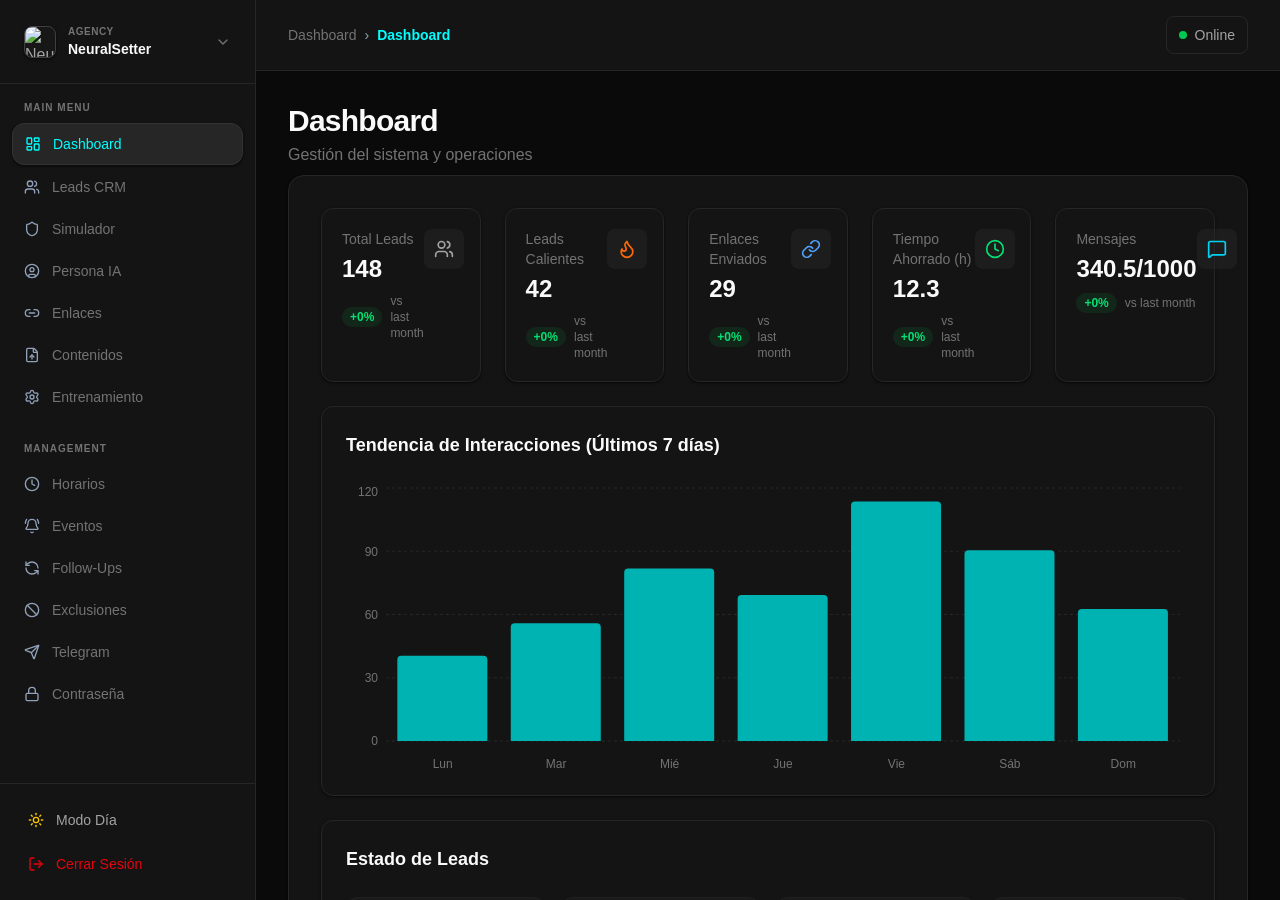
==== docs/dashboard-app/index.html @ fb1786b0 "feat: embed exact compiled production React 19 NeuralSetter dashboard with mock engine" ====
<!doctype html>
<html lang="en">
  <head>
    <meta charset="UTF-8" />
    <link rel="icon" type="image/jpeg" href="./logo_alone.jpeg" />
    <meta name="viewport" content="width=device-width, initial-scale=1.0" />
    <title>NeuralSetter</title>
    <script type="module" crossorigin src="./assets/index-CBtzNBXj.js"></script>
    <link rel="stylesheet" crossorigin href="./assets/index-CGcuXOD-.css">
  </head>
  <body>
    <div id="root"></div>
  </body>
</html>
---- docs/dashboard-app/assets/index-CGcuXOD-.css ----
@layer properties{@supports ((-webkit-hyphens:none) and (not (margin-trim:inline))) or ((-moz-orient:inline) and (not (color:rgb(from red r g b)))){*,:before,:after,::backdrop{--tw-translate-x:0;--tw-translate-y:0;--tw-translate-z:0;--tw-rotate-x:initial;--tw-rotate-y:initial;--tw-rotate-z:initial;--tw-skew-x:initial;--tw-skew-y:initial;--tw-space-y-reverse:0;--tw-space-x-reverse:0;--tw-divide-y-reverse:0;--tw-border-style:solid;--tw-gradient-position:initial;--tw-gradient-from:#0000;--tw-gradient-via:#0000;--tw-gradient-to:#0000;--tw-gradient-stops:initial;--tw-gradient-via-stops:initial;--tw-gradient-from-position:0%;--tw-gradient-via-position:50%;--tw-gradient-to-position:100%;--tw-leading:initial;--tw-font-weight:initial;--tw-tracking:initial;--tw-shadow:0 0 #0000;--tw-shadow-color:initial;--tw-shadow-alpha:100%;--tw-inset-shadow:0 0 #0000;--tw-inset-shadow-color:initial;--tw-inset-shadow-alpha:100%;--tw-ring-color:initial;--tw-ring-shadow:0 0 #0000;--tw-inset-ring-color:initial;--tw-inset-ring-shadow:0 0 #0000;--tw-ring-inset:initial;--tw-ring-offset-width:0px;--tw-ring-offset-color:#fff;--tw-ring-offset-shadow:0 0 #0000;--tw-blur:initial;--tw-brightness:initial;--tw-contrast:initial;--tw-grayscale:initial;--tw-hue-rotate:initial;--tw-invert:initial;--tw-opacity:initial;--tw-saturate:initial;--tw-sepia:initial;--tw-drop-shadow:initial;--tw-drop-shadow-color:initial;--tw-drop-shadow-alpha:100%;--tw-drop-shadow-size:initial;--tw-backdrop-blur:initial;--tw-backdrop-brightness:initial;--tw-backdrop-contrast:initial;--tw-backdrop-grayscale:initial;--tw-backdrop-hue-rotate:initial;--tw-backdrop-invert:initial;--tw-backdrop-opacity:initial;--tw-backdrop-saturate:initial;--tw-backdrop-sepia:initial;--tw-duration:initial;--tw-ease:initial;--tw-scale-x:1;--tw-scale-y:1;--tw-scale-z:1}}}@layer theme{:root,:host{--font-sans:ui-sans-serif, system-ui, sans-serif, "Apple Color Emoji", "Segoe UI Emoji", "Segoe UI Symbol", "Noto Color Emoji";--font-mono:ui-monospace, SFMono-Regular, Menlo, Monaco, Consolas, "Liberation Mono", "Courier New", monospace;--color-red-50:oklch(97.1% .013 17.38);--color-red-100:oklch(93.6% .032 17.717);--color-red-200:oklch(88.5% .062 18.334);--color-red-400:oklch(70.4% .191 22.216);--color-red-500:oklch(63.7% .237 25.331);--color-red-600:oklch(57.7% .245 27.325);--color-red-700:oklch(50.5% .213 27.518);--color-red-900:oklch(39.6% .141 25.723);--color-orange-400:oklch(75% .183 55.934);--color-orange-500:oklch(70.5% .213 47.604);--color-amber-50:oklch(98.7% .022 95.277);--color-amber-100:oklch(96.2% .059 95.617);--color-amber-200:oklch(92.4% .12 95.746);--color-amber-300:oklch(87.9% .169 91.605);--color-amber-400:oklch(82.8% .189 84.429);--color-amber-500:oklch(76.9% .188 70.08);--color-amber-600:oklch(66.6% .179 58.318);--color-amber-700:oklch(55.5% .163 48.998);--color-amber-800:oklch(47.3% .137 46.201);--color-amber-900:oklch(41.4% .112 45.904);--color-yellow-400:oklch(85.2% .199 91.936);--color-green-50:oklch(98.2% .018 155.826);--color-green-100:oklch(96.2% .044 156.743);--color-green-200:oklch(92.5% .084 155.995);--color-green-400:oklch(79.2% .209 151.711);--color-green-500:oklch(72.3% .219 149.579);--color-green-600:oklch(62.7% .194 149.214);--color-green-700:oklch(52.7% .154 150.069);--color-green-800:oklch(44.8% .119 151.328);--color-emerald-50:oklch(97.9% .021 166.113);--color-emerald-200:oklch(90.5% .093 164.15);--color-emerald-500:oklch(69.6% .17 162.48);--color-emerald-700:oklch(50.8% .118 165.612);--color-cyan-50:oklch(98.4% .019 200.873);--color-cyan-100:oklch(95.6% .045 203.388);--color-cyan-200:oklch(91.7% .08 205.041);--color-cyan-400:oklch(78.9% .154 211.53);--color-cyan-500:oklch(71.5% .143 215.221);--color-cyan-600:oklch(60.9% .126 221.723);--color-cyan-700:oklch(52% .105 223.128);--color-cyan-800:oklch(45% .085 224.283);--color-cyan-900:oklch(39.8% .07 227.392);--color-blue-50:oklch(97% .014 254.604);--color-blue-100:oklch(93.2% .032 255.585);--color-blue-200:oklch(88.2% .059 254.128);--color-blue-300:oklch(80.9% .105 251.813);--color-blue-400:oklch(70.7% .165 254.624);--color-blue-500:oklch(62.3% .214 259.815);--color-blue-600:oklch(54.6% .245 262.881);--color-blue-700:oklch(48.8% .243 264.376);--color-blue-800:oklch(42.4% .199 265.638);--color-blue-900:oklch(37.9% .146 265.522);--color-indigo-50:oklch(96.2% .018 272.314);--color-indigo-100:oklch(93% .034 272.788);--color-indigo-200:oklch(87% .065 274.039);--color-indigo-500:oklch(58.5% .233 277.117);--color-indigo-600:oklch(51.1% .262 276.966);--color-indigo-700:oklch(45.7% .24 277.023);--color-indigo-900:oklch(35.9% .144 278.697);--color-purple-600:oklch(55.8% .288 302.321);--color-rose-500:oklch(64.5% .246 16.439);--color-slate-50:oklch(98.4% .003 247.858);--color-slate-100:oklch(96.8% .007 247.896);--color-slate-200:oklch(92.9% .013 255.508);--color-slate-300:oklch(86.9% .022 252.894);--color-slate-400:oklch(70.4% .04 256.788);--color-slate-500:oklch(55.4% .046 257.417);--color-slate-600:oklch(44.6% .043 257.281);--color-slate-700:oklch(37.2% .044 257.287);--color-slate-800:oklch(27.9% .041 260.031);--color-slate-900:oklch(20.8% .042 265.755);--color-neutral-200:oklch(92.2% 0 0);--color-neutral-400:oklch(70.8% 0 0);--color-neutral-500:oklch(55.6% 0 0);--color-neutral-700:oklch(37.1% 0 0);--color-neutral-800:oklch(26.9% 0 0);--color-neutral-900:oklch(20.5% 0 0);--color-neutral-950:oklch(14.5% 0 0);--color-black:#000;--color-white:#fff;--spacing:.25rem;--container-sm:24rem;--container-md:28rem;--container-lg:32rem;--container-2xl:42rem;--container-3xl:48rem;--container-6xl:72rem;--text-xs:.75rem;--text-xs--line-height:calc(1 / .75);--text-sm:.875rem;--text-sm--line-height:calc(1.25 / .875);--text-base:1rem;--text-base--line-height: 1.5 ;--text-lg:1.125rem;--text-lg--line-height:calc(1.75 / 1.125);--text-xl:1.25rem;--text-xl--line-height:calc(1.75 / 1.25);--text-2xl:1.5rem;--text-2xl--line-height:calc(2 / 1.5);--text-3xl:1.875rem;--text-3xl--line-height: 1.2 ;--text-4xl:2.25rem;--text-4xl--line-height:calc(2.5 / 2.25);--font-weight-medium:500;--font-weight-semibold:600;--font-weight-bold:700;--font-weight-black:900;--tracking-tight:-.025em;--tracking-wide:.025em;--tracking-wider:.05em;--tracking-widest:.1em;--leading-tight:1.25;--radius-sm:.25rem;--radius-md:.375rem;--radius-lg:.5rem;--radius-xl:.75rem;--radius-2xl:1rem;--ease-out:cubic-bezier(0, 0, .2, 1);--animate-spin:spin 1s linear infinite;--animate-ping:ping 1s cubic-bezier(0, 0, .2, 1) infinite;--animate-pulse:pulse 2s cubic-bezier(.4, 0, .6, 1) infinite;--animate-bounce:bounce 1s infinite;--blur-sm:8px;--blur-xl:24px;--default-transition-duration:.15s;--default-transition-timing-function:cubic-bezier(.4, 0, .2, 1);--default-font-family:var(--font-sans);--default-mono-font-family:var(--font-mono);--color-brand-50:#ecffff;--color-brand-100:#cfffff;--color-brand-400:#2ff;--color-brand-500:#0ff;--color-brand-600:#00e5e5;--color-brand-700:#00b3b3;--color-surface-light:#f5f5f5;--color-surface-card:#fff;--color-surface-border:#e5e5e5}}@layer base{*,:after,:before,::backdrop{box-sizing:border-box;border:0 solid;margin:0;padding:0}::file-selector-button{box-sizing:border-box;border:0 solid;margin:0;padding:0}html,:host{-webkit-text-size-adjust:100%;-moz-tab-size:4;-o-tab-size:4;tab-size:4;line-height:1.5;font-family:var(--default-font-family,ui-sans-serif, system-ui, sans-serif, "Apple Color Emoji", "Segoe UI Emoji", "Segoe UI Symbol", "Noto Color Emoji");font-feature-settings:var(--default-font-feature-settings,normal);font-variation-settings:var(--default-font-variation-settings,normal);-webkit-tap-highlight-color:transparent}hr{height:0;color:inherit;border-top-width:1px}abbr:where([title]){-webkit-text-decoration:underline dotted;text-decoration:underline dotted}h1,h2,h3,h4,h5,h6{font-size:inherit;font-weight:inherit}a{color:inherit;-webkit-text-decoration:inherit;text-decoration:inherit}b,strong{font-weight:bolder}code,kbd,samp,pre{font-family:var(--default-mono-font-family,ui-monospace, SFMono-Regular, Menlo, Monaco, Consolas, "Liberation Mono", "Courier New", monospace);font-feature-settings:var(--default-mono-font-feature-settings,normal);font-variation-settings:var(--default-mono-font-variation-settings,normal);font-size:1em}small{font-size:80%}sub,sup{vertical-align:baseline;font-size:75%;line-height:0;position:relative}sub{bottom:-.25em}sup{top:-.5em}table{text-indent:0;border-color:inherit;border-collapse:collapse}:-moz-focusring{outline:auto}progress{vertical-align:baseline}summary{display:list-item}ol,ul,menu{list-style:none}img,svg,video,canvas,audio,iframe,embed,object{vertical-align:middle;display:block}img,video{max-width:100%;height:auto}button,input,select,optgroup,textarea{font:inherit;font-feature-settings:inherit;font-variation-settings:inherit;letter-spacing:inherit;color:inherit;opacity:1;background-color:#0000;border-radius:0}::file-selector-button{font:inherit;font-feature-settings:inherit;font-variation-settings:inherit;letter-spacing:inherit;color:inherit;opacity:1;background-color:#0000;border-radius:0}:where(select:is([multiple],[size])) optgroup{font-weight:bolder}:where(select:is([multiple],[size])) optgroup option{padding-inline-start:20px}::file-selector-button{margin-inline-end:4px}::-moz-placeholder{opacity:1}::placeholder{opacity:1}@supports (not (-webkit-appearance:-apple-pay-button)) or (contain-intrinsic-size:1px){::-moz-placeholder{color:currentColor}::placeholder{color:currentColor}@supports (color:color-mix(in lab,red,red)){::-moz-placeholder{color:color-mix(in oklab,currentcolor 50%,transparent)}::placeholder{color:color-mix(in oklab,currentcolor 50%,transparent)}}}textarea{resize:vertical}::-webkit-search-decoration{-webkit-appearance:none}::-webkit-date-and-time-value{min-height:1lh;text-align:inherit}::-webkit-datetime-edit{display:inline-flex}::-webkit-datetime-edit-fields-wrapper{padding:0}::-webkit-datetime-edit{padding-block:0}::-webkit-datetime-edit-year-field{padding-block:0}::-webkit-datetime-edit-month-field{padding-block:0}::-webkit-datetime-edit-day-field{padding-block:0}::-webkit-datetime-edit-hour-field{padding-block:0}::-webkit-datetime-edit-minute-field{padding-block:0}::-webkit-datetime-edit-second-field{padding-block:0}::-webkit-datetime-edit-millisecond-field{padding-block:0}::-webkit-datetime-edit-meridiem-field{padding-block:0}::-webkit-calendar-picker-indicator{line-height:1}:-moz-ui-invalid{box-shadow:none}button,input:where([type=button],[type=reset],[type=submit]){-webkit-appearance:button;-moz-appearance:button;appearance:button}::file-selector-button{-webkit-appearance:button;-moz-appearance:button;appearance:button}::-webkit-inner-spin-button{height:auto}::-webkit-outer-spin-button{height:auto}[hidden]:where(:not([hidden=until-found])){display:none!important}}@layer components;@layer utilities{.pointer-events-auto{pointer-events:auto}.pointer-events-none{pointer-events:none}.absolute{position:absolute}.fixed{position:fixed}.relative{position:relative}.inset-0{inset:calc(var(--spacing) * 0)}.-top-2{top:calc(var(--spacing) * -2)}.top-0\.5{top:calc(var(--spacing) * .5)}.top-1\/2{top:50%}.top-3\.5{top:calc(var(--spacing) * 3.5)}.top-8{top:calc(var(--spacing) * 8)}.-right-2{right:calc(var(--spacing) * -2)}.right-0{right:calc(var(--spacing) * 0)}.right-0\.5{right:calc(var(--spacing) * .5)}.right-4{right:calc(var(--spacing) * 4)}.right-8{right:calc(var(--spacing) * 8)}.bottom-0{bottom:calc(var(--spacing) * 0)}.bottom-24{bottom:calc(var(--spacing) * 24)}.left-0{left:calc(var(--spacing) * 0)}.left-1\/2{left:50%}.left-4{left:calc(var(--spacing) * 4)}.z-10{z-index:10}.z-20{z-index:20}.z-40{z-index:40}.z-50{z-index:50}.mx-auto{margin-inline:auto}.mt-0\.5{margin-top:calc(var(--spacing) * .5)}.mt-1{margin-top:calc(var(--spacing) * 1)}.mt-2{margin-top:calc(var(--spacing) * 2)}.mt-3{margin-top:calc(var(--spacing) * 3)}.mt-4{margin-top:calc(var(--spacing) * 4)}.mt-6{margin-top:calc(var(--spacing) * 6)}.mt-8{margin-top:calc(var(--spacing) * 8)}.mr-1\.5{margin-right:calc(var(--spacing) * 1.5)}.mr-2{margin-right:calc(var(--spacing) * 2)}.mb-1{margin-bottom:calc(var(--spacing) * 1)}.mb-2{margin-bottom:calc(var(--spacing) * 2)}.mb-3{margin-bottom:calc(var(--spacing) * 3)}.mb-4{margin-bottom:calc(var(--spacing) * 4)}.mb-5{margin-bottom:calc(var(--spacing) * 5)}.mb-6{margin-bottom:calc(var(--spacing) * 6)}.mb-8{margin-bottom:calc(var(--spacing) * 8)}.mb-10{margin-bottom:calc(var(--spacing) * 10)}.ml-2{margin-left:calc(var(--spacing) * 2)}.ml-auto{margin-left:auto}.line-clamp-2{-webkit-line-clamp:2;-webkit-box-orient:vertical;display:-webkit-box;overflow:hidden}.block{display:block}.contents{display:contents}.flex{display:flex}.grid{display:grid}.hidden{display:none}.inline-block{display:inline-block}.inline-flex{display:inline-flex}.table{display:table}.h-1\.5{height:calc(var(--spacing) * 1.5)}.h-2{height:calc(var(--spacing) * 2)}.h-3{height:calc(var(--spacing) * 3)}.h-3\.5{height:calc(var(--spacing) * 3.5)}.h-4{height:calc(var(--spacing) * 4)}.h-5{height:calc(var(--spacing) * 5)}.h-6{height:calc(var(--spacing) * 6)}.h-7{height:calc(var(--spacing) * 7)}.h-8{height:calc(var(--spacing) * 8)}.h-10{height:calc(var(--spacing) * 10)}.h-11{height:calc(var(--spacing) * 11)}.h-12{height:calc(var(--spacing) * 12)}.h-14{height:calc(var(--spacing) * 14)}.h-16{height:calc(var(--spacing) * 16)}.h-20{height:calc(var(--spacing) * 20)}.h-28{height:calc(var(--spacing) * 28)}.h-40{height:calc(var(--spacing) * 40)}.h-52{height:calc(var(--spacing) * 52)}.h-56{height:calc(var(--spacing) * 56)}.h-64{height:calc(var(--spacing) * 64)}.h-72{height:calc(var(--spacing) * 72)}.h-80{height:calc(var(--spacing) * 80)}.h-96{height:calc(var(--spacing) * 96)}.h-\[600px\]{height:600px}.h-\[700px\]{height:700px}.h-full{height:100%}.h-screen{height:100vh}.max-h-60{max-height:calc(var(--spacing) * 60)}.max-h-96{max-height:calc(var(--spacing) * 96)}.max-h-\[420px\]{max-height:420px}.max-h-\[700px\]{max-height:700px}.min-h-\[100px\]{min-height:100px}.min-h-\[400px\]{min-height:400px}.min-h-screen{min-height:100vh}.w-1\.5{width:calc(var(--spacing) * 1.5)}.w-2{width:calc(var(--spacing) * 2)}.w-3{width:calc(var(--spacing) * 3)}.w-3\.5{width:calc(var(--spacing) * 3.5)}.w-4{width:calc(var(--spacing) * 4)}.w-5{width:calc(var(--spacing) * 5)}.w-6{width:calc(var(--spacing) * 6)}.w-7{width:calc(var(--spacing) * 7)}.w-8{width:calc(var(--spacing) * 8)}.w-10{width:calc(var(--spacing) * 10)}.w-11{width:calc(var(--spacing) * 11)}.w-12{width:calc(var(--spacing) * 12)}.w-16{width:calc(var(--spacing) * 16)}.w-20{width:calc(var(--spacing) * 20)}.w-24{width:calc(var(--spacing) * 24)}.w-36{width:calc(var(--spacing) * 36)}.w-40{width:calc(var(--spacing) * 40)}.w-44{width:calc(var(--spacing) * 44)}.w-48{width:calc(var(--spacing) * 48)}.w-52{width:calc(var(--spacing) * 52)}.w-56{width:calc(var(--spacing) * 56)}.w-64{width:calc(var(--spacing) * 64)}.w-72{width:calc(var(--spacing) * 72)}.w-80{width:calc(var(--spacing) * 80)}.w-96{width:calc(var(--spacing) * 96)}.w-\[260px\]{width:260px}.w-\[600px\]{width:600px}.w-auto{width:auto}.w-full{width:100%}.w-max{width:-moz-max-content;width:max-content}.max-w-2xl{max-width:var(--container-2xl)}.max-w-3xl{max-width:var(--container-3xl)}.max-w-6xl{max-width:var(--container-6xl)}.max-w-\[70\%\]{max-width:70%}.max-w-\[75\%\]{max-width:75%}.max-w-\[200px\]{max-width:200px}.max-w-full{max-width:100%}.max-w-lg{max-width:var(--container-lg)}.max-w-md{max-width:var(--container-md)}.max-w-sm{max-width:var(--container-sm)}.min-w-\[56px\]{min-width:56px}.min-w-\[700px\]{min-width:700px}.flex-1{flex:1}.flex-shrink-0,.shrink-0{flex-shrink:0}.caption-bottom{caption-side:bottom}.border-collapse{border-collapse:collapse}.-translate-x-1\/2{--tw-translate-x: -50% ;translate:var(--tw-translate-x) var(--tw-translate-y)}.translate-x-1{--tw-translate-x:calc(var(--spacing) * 1);translate:var(--tw-translate-x) var(--tw-translate-y)}.translate-x-6{--tw-translate-x:calc(var(--spacing) * 6);translate:var(--tw-translate-x) var(--tw-translate-y)}.-translate-y-1\/2{--tw-translate-y: -50% ;translate:var(--tw-translate-x) var(--tw-translate-y)}.scale-\[1\.01\]{scale:1.01}.transform{transform:var(--tw-rotate-x,) var(--tw-rotate-y,) var(--tw-rotate-z,) var(--tw-skew-x,) var(--tw-skew-y,)}.animate-bounce{animation:var(--animate-bounce)}.animate-ping{animation:var(--animate-ping)}.animate-pulse{animation:var(--animate-pulse)}.animate-spin{animation:var(--animate-spin)}.cursor-default{cursor:default}.cursor-grab{cursor:grab}.cursor-pointer{cursor:pointer}.resize{resize:both}.list-inside{list-style-position:inside}.list-decimal{list-style-type:decimal}.grid-cols-1{grid-template-columns:repeat(1,minmax(0,1fr))}.grid-cols-2{grid-template-columns:repeat(2,minmax(0,1fr))}.flex-col{flex-direction:column}.flex-row-reverse{flex-direction:row-reverse}.items-center{align-items:center}.items-end{align-items:flex-end}.items-start{align-items:flex-start}.justify-between{justify-content:space-between}.justify-center{justify-content:center}.justify-end{justify-content:flex-end}.justify-start{justify-content:flex-start}.gap-1{gap:calc(var(--spacing) * 1)}.gap-1\.5{gap:calc(var(--spacing) * 1.5)}.gap-2{gap:calc(var(--spacing) * 2)}.gap-3{gap:calc(var(--spacing) * 3)}.gap-4{gap:calc(var(--spacing) * 4)}.gap-6{gap:calc(var(--spacing) * 6)}.gap-8{gap:calc(var(--spacing) * 8)}:where(.space-y-0\.5>:not(:last-child)){--tw-space-y-reverse:0;margin-block-start:calc(calc(var(--spacing) * .5) * var(--tw-space-y-reverse));margin-block-end:calc(calc(var(--spacing) * .5) * calc(1 - var(--tw-space-y-reverse)))}:where(.space-y-1>:not(:last-child)){--tw-space-y-reverse:0;margin-block-start:calc(calc(var(--spacing) * 1) * var(--tw-space-y-reverse));margin-block-end:calc(calc(var(--spacing) * 1) * calc(1 - var(--tw-space-y-reverse)))}:where(.space-y-1\.5>:not(:last-child)){--tw-space-y-reverse:0;margin-block-start:calc(calc(var(--spacing) * 1.5) * var(--tw-space-y-reverse));margin-block-end:calc(calc(var(--spacing) * 1.5) * calc(1 - var(--tw-space-y-reverse)))}:where(.space-y-2>:not(:last-child)){--tw-space-y-reverse:0;margin-block-start:calc(calc(var(--spacing) * 2) * var(--tw-space-y-reverse));margin-block-end:calc(calc(var(--spacing) * 2) * calc(1 - var(--tw-space-y-reverse)))}:where(.space-y-3>:not(:last-child)){--tw-space-y-reverse:0;margin-block-start:calc(calc(var(--spacing) * 3) * var(--tw-space-y-reverse));margin-block-end:calc(calc(var(--spacing) * 3) * calc(1 - var(--tw-space-y-reverse)))}:where(.space-y-4>:not(:last-child)){--tw-space-y-reverse:0;margin-block-start:calc(calc(var(--spacing) * 4) * var(--tw-space-y-reverse));margin-block-end:calc(calc(var(--spacing) * 4) * calc(1 - var(--tw-space-y-reverse)))}:where(.space-y-5>:not(:last-child)){--tw-space-y-reverse:0;margin-block-start:calc(calc(var(--spacing) * 5) * var(--tw-space-y-reverse));margin-block-end:calc(calc(var(--spacing) * 5) * calc(1 - var(--tw-space-y-reverse)))}:where(.space-y-6>:not(:last-child)){--tw-space-y-reverse:0;margin-block-start:calc(calc(var(--spacing) * 6) * var(--tw-space-y-reverse));margin-block-end:calc(calc(var(--spacing) * 6) * calc(1 - var(--tw-space-y-reverse)))}:where(.space-y-8>:not(:last-child)){--tw-space-y-reverse:0;margin-block-start:calc(calc(var(--spacing) * 8) * var(--tw-space-y-reverse));margin-block-end:calc(calc(var(--spacing) * 8) * calc(1 - var(--tw-space-y-reverse)))}:where(.space-x-2>:not(:last-child)){--tw-space-x-reverse:0;margin-inline-start:calc(calc(var(--spacing) * 2) * var(--tw-space-x-reverse));margin-inline-end:calc(calc(var(--spacing) * 2) * calc(1 - var(--tw-space-x-reverse)))}:where(.divide-y>:not(:last-child)){--tw-divide-y-reverse:0;border-bottom-style:var(--tw-border-style);border-top-style:var(--tw-border-style);border-top-width:calc(1px * var(--tw-divide-y-reverse));border-bottom-width:calc(1px * calc(1 - var(--tw-divide-y-reverse)))}:where(.divide-surface-border>:not(:last-child)){border-color:var(--color-surface-border)}.truncate{text-overflow:ellipsis;white-space:nowrap;overflow:hidden}.overflow-auto{overflow:auto}.overflow-hidden{overflow:hidden}.overflow-x-auto{overflow-x:auto}.overflow-y-auto{overflow-y:auto}.rounded-2xl{border-radius:var(--radius-2xl)}.rounded-full{border-radius:3.40282e38px}.rounded-lg{border-radius:var(--radius-lg)}.rounded-md{border-radius:var(--radius-md)}.rounded-xl{border-radius:var(--radius-xl)}.rounded-tl-none{border-top-left-radius:0}.rounded-tr-none{border-top-right-radius:0}.rounded-br-md{border-bottom-right-radius:var(--radius-md)}.rounded-br-sm{border-bottom-right-radius:var(--radius-sm)}.rounded-bl-md{border-bottom-left-radius:var(--radius-md)}.rounded-bl-sm{border-bottom-left-radius:var(--radius-sm)}.border{border-style:var(--tw-border-style);border-width:1px}.border-2{border-style:var(--tw-border-style);border-width:2px}.border-t{border-top-style:var(--tw-border-style);border-top-width:1px}.border-r{border-right-style:var(--tw-border-style);border-right-width:1px}.border-b{border-bottom-style:var(--tw-border-style);border-bottom-width:1px}.border-dashed{--tw-border-style:dashed;border-style:dashed}.border-\[\#00FFFF\]{border-color:#0ff}.border-\[\#262626\]{border-color:#262626}.border-amber-100{border-color:var(--color-amber-100)}.border-amber-200{border-color:var(--color-amber-200)}.border-amber-300{border-color:var(--color-amber-300)}.border-amber-500{border-color:var(--color-amber-500)}.border-blue-200{border-color:var(--color-blue-200)}.border-blue-300{border-color:var(--color-blue-300)}.border-brand-100{border-color:var(--color-brand-100)}.border-brand-400{border-color:var(--color-brand-400)}.border-brand-500\/20{border-color:#0ff3}@supports (color:color-mix(in lab,red,red)){.border-brand-500\/20{border-color:color-mix(in oklab,var(--color-brand-500) 20%,transparent)}}.border-brand-500\/30{border-color:#00ffff4d}@supports (color:color-mix(in lab,red,red)){.border-brand-500\/30{border-color:color-mix(in oklab,var(--color-brand-500) 30%,transparent)}}.border-cyan-100{border-color:var(--color-cyan-100)}.border-cyan-200{border-color:var(--color-cyan-200)}.border-emerald-200{border-color:var(--color-emerald-200)}.border-green-200{border-color:var(--color-green-200)}.border-green-500\/20{border-color:#00c75833}@supports (color:color-mix(in lab,red,red)){.border-green-500\/20{border-color:color-mix(in oklab,var(--color-green-500) 20%,transparent)}}.border-indigo-100{border-color:var(--color-indigo-100)}.border-indigo-200{border-color:var(--color-indigo-200)}.border-neutral-200{border-color:var(--color-neutral-200)}.border-neutral-500\/20{border-color:#73737333}@supports (color:color-mix(in lab,red,red)){.border-neutral-500\/20{border-color:color-mix(in oklab,var(--color-neutral-500) 20%,transparent)}}.border-neutral-700\/50{border-color:#40404080}@supports (color:color-mix(in lab,red,red)){.border-neutral-700\/50{border-color:color-mix(in oklab,var(--color-neutral-700) 50%,transparent)}}.border-neutral-800{border-color:var(--color-neutral-800)}.border-orange-500\/20{border-color:#fe6e0033}@supports (color:color-mix(in lab,red,red)){.border-orange-500\/20{border-color:color-mix(in oklab,var(--color-orange-500) 20%,transparent)}}.border-red-200{border-color:var(--color-red-200)}.border-red-500\/20{border-color:#fb2c3633}@supports (color:color-mix(in lab,red,red)){.border-red-500\/20{border-color:color-mix(in oklab,var(--color-red-500) 20%,transparent)}}.border-slate-200{border-color:var(--color-slate-200)}.border-slate-300{border-color:var(--color-slate-300)}.border-surface-border{border-color:var(--color-surface-border)}.bg-\[\#0a0a0a\]{background-color:#0a0a0a}.bg-\[\#141414\]{background-color:#141414}.bg-\[\#141414\]\/80{background-color:#141414cc}.bg-amber-50{background-color:var(--color-amber-50)}.bg-amber-50\/50{background-color:#fffbeb80}@supports (color:color-mix(in lab,red,red)){.bg-amber-50\/50{background-color:color-mix(in oklab,var(--color-amber-50) 50%,transparent)}}.bg-amber-100{background-color:var(--color-amber-100)}.bg-amber-200{background-color:var(--color-amber-200)}.bg-amber-600{background-color:var(--color-amber-600)}.bg-black\/40{background-color:#0006}@supports (color:color-mix(in lab,red,red)){.bg-black\/40{background-color:color-mix(in oklab,var(--color-black) 40%,transparent)}}.bg-black\/50{background-color:#00000080}@supports (color:color-mix(in lab,red,red)){.bg-black\/50{background-color:color-mix(in oklab,var(--color-black) 50%,transparent)}}.bg-blue-50{background-color:var(--color-blue-50)}.bg-blue-100{background-color:var(--color-blue-100)}.bg-blue-600{background-color:var(--color-blue-600)}.bg-brand-500{background-color:var(--color-brand-500)}.bg-brand-500\/5{background-color:#00ffff0d}@supports (color:color-mix(in lab,red,red)){.bg-brand-500\/5{background-color:color-mix(in oklab,var(--color-brand-500) 5%,transparent)}}.bg-brand-500\/10{background-color:#00ffff1a}@supports (color:color-mix(in lab,red,red)){.bg-brand-500\/10{background-color:color-mix(in oklab,var(--color-brand-500) 10%,transparent)}}.bg-brand-500\/20{background-color:#0ff3}@supports (color:color-mix(in lab,red,red)){.bg-brand-500\/20{background-color:color-mix(in oklab,var(--color-brand-500) 20%,transparent)}}.bg-brand-600{background-color:var(--color-brand-600)}.bg-cyan-50{background-color:var(--color-cyan-50)}.bg-cyan-100{background-color:var(--color-cyan-100)}.bg-cyan-600{background-color:var(--color-cyan-600)}.bg-emerald-50{background-color:var(--color-emerald-50)}.bg-emerald-500{background-color:var(--color-emerald-500)}.bg-green-50{background-color:var(--color-green-50)}.bg-green-100{background-color:var(--color-green-100)}.bg-green-400{background-color:var(--color-green-400)}.bg-green-500{background-color:var(--color-green-500)}.bg-green-500\/10{background-color:#00c7581a}@supports (color:color-mix(in lab,red,red)){.bg-green-500\/10{background-color:color-mix(in oklab,var(--color-green-500) 10%,transparent)}}.bg-green-600{background-color:var(--color-green-600)}.bg-indigo-50{background-color:var(--color-indigo-50)}.bg-indigo-100{background-color:var(--color-indigo-100)}.bg-indigo-600{background-color:var(--color-indigo-600)}.bg-neutral-400{background-color:var(--color-neutral-400)}.bg-neutral-500{background-color:var(--color-neutral-500)}.bg-neutral-500\/10{background-color:#7373731a}@supports (color:color-mix(in lab,red,red)){.bg-neutral-500\/10{background-color:color-mix(in oklab,var(--color-neutral-500) 10%,transparent)}}.bg-neutral-800{background-color:var(--color-neutral-800)}.bg-neutral-900{background-color:var(--color-neutral-900)}.bg-orange-400{background-color:var(--color-orange-400)}.bg-orange-500{background-color:var(--color-orange-500)}.bg-orange-500\/10{background-color:#fe6e001a}@supports (color:color-mix(in lab,red,red)){.bg-orange-500\/10{background-color:color-mix(in oklab,var(--color-orange-500) 10%,transparent)}}.bg-red-50{background-color:var(--color-red-50)}.bg-red-100{background-color:var(--color-red-100)}.bg-red-400{background-color:var(--color-red-400)}.bg-red-500{background-color:var(--color-red-500)}.bg-red-500\/10{background-color:#fb2c361a}@supports (color:color-mix(in lab,red,red)){.bg-red-500\/10{background-color:color-mix(in oklab,var(--color-red-500) 10%,transparent)}}.bg-slate-50{background-color:var(--color-slate-50)}.bg-slate-50\/70{background-color:#f8fafcb3}@supports (color:color-mix(in lab,red,red)){.bg-slate-50\/70{background-color:color-mix(in oklab,var(--color-slate-50) 70%,transparent)}}.bg-slate-100{background-color:var(--color-slate-100)}.bg-slate-200{background-color:var(--color-slate-200)}.bg-slate-300{background-color:var(--color-slate-300)}.bg-slate-900{background-color:var(--color-slate-900)}.bg-surface-card{background-color:var(--color-surface-card)}.bg-surface-light{background-color:var(--color-surface-light)}.bg-surface-light\/50{background-color:#f5f5f580}@supports (color:color-mix(in lab,red,red)){.bg-surface-light\/50{background-color:color-mix(in oklab,var(--color-surface-light) 50%,transparent)}}.bg-transparent{background-color:#0000}.bg-white{background-color:var(--color-white)}.bg-white\/15{background-color:#ffffff26}@supports (color:color-mix(in lab,red,red)){.bg-white\/15{background-color:color-mix(in oklab,var(--color-white) 15%,transparent)}}.bg-white\/90{background-color:#ffffffe6}@supports (color:color-mix(in lab,red,red)){.bg-white\/90{background-color:color-mix(in oklab,var(--color-white) 90%,transparent)}}.bg-gradient-to-br{--tw-gradient-position:to bottom right in oklab;background-image:linear-gradient(var(--tw-gradient-stops))}.from-indigo-500{--tw-gradient-from:var(--color-indigo-500);--tw-gradient-stops:var(--tw-gradient-via-stops,var(--tw-gradient-position), var(--tw-gradient-from) var(--tw-gradient-from-position), var(--tw-gradient-to) var(--tw-gradient-to-position))}.to-purple-600{--tw-gradient-to:var(--color-purple-600);--tw-gradient-stops:var(--tw-gradient-via-stops,var(--tw-gradient-position), var(--tw-gradient-from) var(--tw-gradient-from-position), var(--tw-gradient-to) var(--tw-gradient-to-position))}.fill-current{fill:currentColor}.object-contain{-o-object-fit:contain;object-fit:contain}.object-cover{-o-object-fit:cover;object-fit:cover}.p-1\.5{padding:calc(var(--spacing) * 1.5)}.p-2{padding:calc(var(--spacing) * 2)}.p-2\.5{padding:calc(var(--spacing) * 2.5)}.p-3{padding:calc(var(--spacing) * 3)}.p-4{padding:calc(var(--spacing) * 4)}.p-5{padding:calc(var(--spacing) * 5)}.p-6{padding:calc(var(--spacing) * 6)}.p-8{padding:calc(var(--spacing) * 8)}.px-2{padding-inline:calc(var(--spacing) * 2)}.px-2\.5{padding-inline:calc(var(--spacing) * 2.5)}.px-3{padding-inline:calc(var(--spacing) * 3)}.px-4{padding-inline:calc(var(--spacing) * 4)}.px-5{padding-inline:calc(var(--spacing) * 5)}.px-6{padding-inline:calc(var(--spacing) * 6)}.px-8{padding-inline:calc(var(--spacing) * 8)}.py-0\.5{padding-block:calc(var(--spacing) * .5)}.py-1{padding-block:calc(var(--spacing) * 1)}.py-1\.5{padding-block:calc(var(--spacing) * 1.5)}.py-2{padding-block:calc(var(--spacing) * 2)}.py-2\.5{padding-block:calc(var(--spacing) * 2.5)}.py-3{padding-block:calc(var(--spacing) * 3)}.py-3\.5{padding-block:calc(var(--spacing) * 3.5)}.py-4{padding-block:calc(var(--spacing) * 4)}.py-8{padding-block:calc(var(--spacing) * 8)}.pt-2{padding-top:calc(var(--spacing) * 2)}.pt-4{padding-top:calc(var(--spacing) * 4)}.pt-5{padding-top:calc(var(--spacing) * 5)}.pr-1{padding-right:calc(var(--spacing) * 1)}.pr-4{padding-right:calc(var(--spacing) * 4)}.pb-2{padding-bottom:calc(var(--spacing) * 2)}.pb-4{padding-bottom:calc(var(--spacing) * 4)}.pb-6{padding-bottom:calc(var(--spacing) * 6)}.pb-24{padding-bottom:calc(var(--spacing) * 24)}.pl-10{padding-left:calc(var(--spacing) * 10)}.text-center{text-align:center}.text-left{text-align:left}.text-right{text-align:right}.align-middle{vertical-align:middle}.align-top{vertical-align:top}.font-mono{font-family:var(--font-mono)}.text-2xl{font-size:var(--text-2xl);line-height:var(--tw-leading,var(--text-2xl--line-height))}.text-3xl{font-size:var(--text-3xl);line-height:var(--tw-leading,var(--text-3xl--line-height))}.text-4xl{font-size:var(--text-4xl);line-height:var(--tw-leading,var(--text-4xl--line-height))}.text-lg{font-size:var(--text-lg);line-height:var(--tw-leading,var(--text-lg--line-height))}.text-sm{font-size:var(--text-sm);line-height:var(--tw-leading,var(--text-sm--line-height))}.text-xl{font-size:var(--text-xl);line-height:var(--tw-leading,var(--text-xl--line-height))}.text-xs{font-size:var(--text-xs);line-height:var(--tw-leading,var(--text-xs--line-height))}.text-\[10px\]{font-size:10px}.text-\[11px\]{font-size:11px}.leading-tight{--tw-leading:var(--leading-tight);line-height:var(--leading-tight)}.font-black{--tw-font-weight:var(--font-weight-black);font-weight:var(--font-weight-black)}.font-bold{--tw-font-weight:var(--font-weight-bold);font-weight:var(--font-weight-bold)}.font-medium{--tw-font-weight:var(--font-weight-medium);font-weight:var(--font-weight-medium)}.font-semibold{--tw-font-weight:var(--font-weight-semibold);font-weight:var(--font-weight-semibold)}.tracking-tight{--tw-tracking:var(--tracking-tight);letter-spacing:var(--tracking-tight)}.tracking-wide{--tw-tracking:var(--tracking-wide);letter-spacing:var(--tracking-wide)}.tracking-wider{--tw-tracking:var(--tracking-wider);letter-spacing:var(--tracking-wider)}.tracking-widest{--tw-tracking:var(--tracking-widest);letter-spacing:var(--tracking-widest)}.text-\[\#00FFFF\]{color:#0ff}.text-amber-400{color:var(--color-amber-400)}.text-amber-600{color:var(--color-amber-600)}.text-amber-700{color:var(--color-amber-700)}.text-amber-800{color:var(--color-amber-800)}.text-amber-900{color:var(--color-amber-900)}.text-black{color:var(--color-black)}.text-blue-400{color:var(--color-blue-400)}.text-blue-500{color:var(--color-blue-500)}.text-blue-700{color:var(--color-blue-700)}.text-blue-800{color:var(--color-blue-800)}.text-brand-500{color:var(--color-brand-500)}.text-brand-600{color:var(--color-brand-600)}.text-brand-700{color:var(--color-brand-700)}.text-cyan-400{color:var(--color-cyan-400)}.text-cyan-700{color:var(--color-cyan-700)}.text-cyan-800{color:var(--color-cyan-800)}.text-cyan-900{color:var(--color-cyan-900)}.text-emerald-700{color:var(--color-emerald-700)}.text-green-400{color:var(--color-green-400)}.text-green-600{color:var(--color-green-600)}.text-green-700{color:var(--color-green-700)}.text-green-800{color:var(--color-green-800)}.text-indigo-600{color:var(--color-indigo-600)}.text-indigo-700{color:var(--color-indigo-700)}.text-indigo-900{color:var(--color-indigo-900)}.text-neutral-400{color:var(--color-neutral-400)}.text-orange-400{color:var(--color-orange-400)}.text-orange-500{color:var(--color-orange-500)}.text-red-400{color:var(--color-red-400)}.text-red-500{color:var(--color-red-500)}.text-red-600{color:var(--color-red-600)}.text-red-700{color:var(--color-red-700)}.text-rose-500{color:var(--color-rose-500)}.text-slate-100{color:var(--color-slate-100)}.text-slate-200{color:var(--color-slate-200)}.text-slate-300{color:var(--color-slate-300)}.text-slate-400{color:var(--color-slate-400)}.text-slate-500{color:var(--color-slate-500)}.text-slate-600{color:var(--color-slate-600)}.text-slate-700{color:var(--color-slate-700)}.text-slate-800{color:var(--color-slate-800)}.text-slate-900{color:var(--color-slate-900)}.text-white{color:var(--color-white)}.text-yellow-400{color:var(--color-yellow-400)}.uppercase{text-transform:uppercase}.italic{font-style:italic}.underline{text-decoration-line:underline}.opacity-0{opacity:0}.opacity-50{opacity:.5}.opacity-75{opacity:.75}.opacity-90{opacity:.9}.shadow{--tw-shadow:0 1px 3px 0 var(--tw-shadow-color,#0000001a), 0 1px 2px -1px var(--tw-shadow-color,#0000001a);box-shadow:var(--tw-inset-shadow),var(--tw-inset-ring-shadow),var(--tw-ring-offset-shadow),var(--tw-ring-shadow),var(--tw-shadow)}.shadow-2xl{--tw-shadow:0 25px 50px -12px var(--tw-shadow-color,#00000040);box-shadow:var(--tw-inset-shadow),var(--tw-inset-ring-shadow),var(--tw-ring-offset-shadow),var(--tw-ring-shadow),var(--tw-shadow)}.shadow-lg{--tw-shadow:0 10px 15px -3px var(--tw-shadow-color,#0000001a), 0 4px 6px -4px var(--tw-shadow-color,#0000001a);box-shadow:var(--tw-inset-shadow),var(--tw-inset-ring-shadow),var(--tw-ring-offset-shadow),var(--tw-ring-shadow),var(--tw-shadow)}.shadow-sm{--tw-shadow:0 1px 3px 0 var(--tw-shadow-color,#0000001a), 0 1px 2px -1px var(--tw-shadow-color,#0000001a);box-shadow:var(--tw-inset-shadow),var(--tw-inset-ring-shadow),var(--tw-ring-offset-shadow),var(--tw-ring-shadow),var(--tw-shadow)}.shadow-xl{--tw-shadow:0 20px 25px -5px var(--tw-shadow-color,#0000001a), 0 8px 10px -6px var(--tw-shadow-color,#0000001a);box-shadow:var(--tw-inset-shadow),var(--tw-inset-ring-shadow),var(--tw-ring-offset-shadow),var(--tw-ring-shadow),var(--tw-shadow)}.shadow-brand-500\/5{--tw-shadow-color:#00ffff0d}@supports (color:color-mix(in lab,red,red)){.shadow-brand-500\/5{--tw-shadow-color:color-mix(in oklab, color-mix(in oklab, var(--color-brand-500) 5%, transparent) var(--tw-shadow-alpha), transparent)}}.blur-\[120px\]{--tw-blur:blur(120px);filter:var(--tw-blur,) var(--tw-brightness,) var(--tw-contrast,) var(--tw-grayscale,) var(--tw-hue-rotate,) var(--tw-invert,) var(--tw-saturate,) var(--tw-sepia,) var(--tw-drop-shadow,)}.backdrop-blur-sm{--tw-backdrop-blur:blur(var(--blur-sm));-webkit-backdrop-filter:var(--tw-backdrop-blur,) var(--tw-backdrop-brightness,) var(--tw-backdrop-contrast,) var(--tw-backdrop-grayscale,) var(--tw-backdrop-hue-rotate,) var(--tw-backdrop-invert,) var(--tw-backdrop-opacity,) var(--tw-backdrop-saturate,) var(--tw-backdrop-sepia,);backdrop-filter:var(--tw-backdrop-blur,) var(--tw-backdrop-brightness,) var(--tw-backdrop-contrast,) var(--tw-backdrop-grayscale,) var(--tw-backdrop-hue-rotate,) var(--tw-backdrop-invert,) var(--tw-backdrop-opacity,) var(--tw-backdrop-saturate,) var(--tw-backdrop-sepia,)}.backdrop-blur-xl{--tw-backdrop-blur:blur(var(--blur-xl));-webkit-backdrop-filter:var(--tw-backdrop-blur,) var(--tw-backdrop-brightness,) var(--tw-backdrop-contrast,) var(--tw-backdrop-grayscale,) var(--tw-backdrop-hue-rotate,) var(--tw-backdrop-invert,) var(--tw-backdrop-opacity,) var(--tw-backdrop-saturate,) var(--tw-backdrop-sepia,);backdrop-filter:var(--tw-backdrop-blur,) var(--tw-backdrop-brightness,) var(--tw-backdrop-contrast,) var(--tw-backdrop-grayscale,) var(--tw-backdrop-hue-rotate,) var(--tw-backdrop-invert,) var(--tw-backdrop-opacity,) var(--tw-backdrop-saturate,) var(--tw-backdrop-sepia,)}.transition-all{transition-property:all;transition-timing-function:var(--tw-ease,var(--default-transition-timing-function));transition-duration:var(--tw-duration,var(--default-transition-duration))}.transition-colors{transition-property:color,background-color,border-color,outline-color,text-decoration-color,fill,stroke,--tw-gradient-from,--tw-gradient-via,--tw-gradient-to;transition-timing-function:var(--tw-ease,var(--default-transition-timing-function));transition-duration:var(--tw-duration,var(--default-transition-duration))}.transition-opacity{transition-property:opacity;transition-timing-function:var(--tw-ease,var(--default-transition-timing-function));transition-duration:var(--tw-duration,var(--default-transition-duration))}.transition-transform{transition-property:transform,translate,scale,rotate;transition-timing-function:var(--tw-ease,var(--default-transition-timing-function));transition-duration:var(--tw-duration,var(--default-transition-duration))}.delay-100{transition-delay:.1s}.delay-200{transition-delay:.2s}.duration-200{--tw-duration:.2s;transition-duration:.2s}.duration-300{--tw-duration:.3s;transition-duration:.3s}.duration-500{--tw-duration:.5s;transition-duration:.5s}.ease-out{--tw-ease:var(--ease-out);transition-timing-function:var(--ease-out)}.outline-none{--tw-outline-style:none;outline-style:none}.select-none{-webkit-user-select:none;-moz-user-select:none;user-select:none}@media(hover:hover){.group-hover\:\!text-black:is(:where(.group):hover *){color:var(--color-black)!important}.group-hover\:opacity-100:is(:where(.group):hover *){opacity:1}}.placeholder\:text-slate-500::-moz-placeholder{color:var(--color-slate-500)}.placeholder\:text-slate-500::placeholder{color:var(--color-slate-500)}.placeholder\:text-slate-600::-moz-placeholder{color:var(--color-slate-600)}.placeholder\:text-slate-600::placeholder{color:var(--color-slate-600)}@media(hover:hover){.hover\:-translate-y-0\.5:hover{--tw-translate-y:calc(var(--spacing) * -.5);translate:var(--tw-translate-x) var(--tw-translate-y)}.hover\:-rotate-12:hover{rotate:-12deg}.hover\:rotate-45:hover{rotate:45deg}.hover\:border-amber-400:hover{border-color:var(--color-amber-400)}.hover\:border-brand-500\/50:hover{border-color:#00ffff80}@supports (color:color-mix(in lab,red,red)){.hover\:border-brand-500\/50:hover{border-color:color-mix(in oklab,var(--color-brand-500) 50%,transparent)}}.hover\:border-yellow-400\/50:hover{border-color:#fac80080}@supports (color:color-mix(in lab,red,red)){.hover\:border-yellow-400\/50:hover{border-color:color-mix(in oklab,var(--color-yellow-400) 50%,transparent)}}.hover\:bg-amber-50:hover{background-color:var(--color-amber-50)}.hover\:bg-amber-100\/50:hover{background-color:#fef3c680}@supports (color:color-mix(in lab,red,red)){.hover\:bg-amber-100\/50:hover{background-color:color-mix(in oklab,var(--color-amber-100) 50%,transparent)}}.hover\:bg-amber-200:hover{background-color:var(--color-amber-200)}.hover\:bg-amber-700:hover{background-color:var(--color-amber-700)}.hover\:bg-black\/10:hover{background-color:#0000001a}@supports (color:color-mix(in lab,red,red)){.hover\:bg-black\/10:hover{background-color:color-mix(in oklab,var(--color-black) 10%,transparent)}}.hover\:bg-blue-200:hover{background-color:var(--color-blue-200)}.hover\:bg-blue-700:hover{background-color:var(--color-blue-700)}.hover\:bg-brand-50:hover{background-color:var(--color-brand-50)}.hover\:bg-brand-400:hover{background-color:var(--color-brand-400)}.hover\:bg-brand-700:hover{background-color:var(--color-brand-700)}.hover\:bg-cyan-200:hover{background-color:var(--color-cyan-200)}.hover\:bg-cyan-700:hover{background-color:var(--color-cyan-700)}.hover\:bg-green-200:hover{background-color:var(--color-green-200)}.hover\:bg-green-700:hover{background-color:var(--color-green-700)}.hover\:bg-indigo-700:hover{background-color:var(--color-indigo-700)}.hover\:bg-neutral-800\/40:hover{background-color:#26262666}@supports (color:color-mix(in lab,red,red)){.hover\:bg-neutral-800\/40:hover{background-color:color-mix(in oklab,var(--color-neutral-800) 40%,transparent)}}.hover\:bg-red-50:hover{background-color:var(--color-red-50)}.hover\:bg-red-50\/50:hover{background-color:#fef2f280}@supports (color:color-mix(in lab,red,red)){.hover\:bg-red-50\/50:hover{background-color:color-mix(in oklab,var(--color-red-50) 50%,transparent)}}.hover\:bg-red-100:hover{background-color:var(--color-red-100)}.hover\:bg-red-200:hover{background-color:var(--color-red-200)}.hover\:bg-slate-50:hover{background-color:var(--color-slate-50)}.hover\:bg-slate-100:hover{background-color:var(--color-slate-100)}.hover\:bg-slate-200:hover{background-color:var(--color-slate-200)}.hover\:bg-slate-300:hover{background-color:var(--color-slate-300)}.hover\:bg-slate-800:hover{background-color:var(--color-slate-800)}.hover\:bg-surface-border:hover{background-color:var(--color-surface-border)}.hover\:bg-surface-light:hover{background-color:var(--color-surface-light)}.hover\:bg-white:hover{background-color:var(--color-white)}.hover\:text-brand-400:hover{color:var(--color-brand-400)}.hover\:text-red-500:hover{color:var(--color-red-500)}.hover\:text-red-700:hover{color:var(--color-red-700)}.hover\:text-slate-300:hover{color:var(--color-slate-300)}.hover\:text-slate-700:hover{color:var(--color-slate-700)}.hover\:text-slate-900:hover{color:var(--color-slate-900)}.hover\:shadow-\[0_0_30px_rgba\(0\,255\,255\,0\.3\)\]:hover{--tw-shadow:0 0 30px var(--tw-shadow-color,#00ffff4d);box-shadow:var(--tw-inset-shadow),var(--tw-inset-ring-shadow),var(--tw-ring-offset-shadow),var(--tw-ring-shadow),var(--tw-shadow)}.hover\:shadow-md:hover{--tw-shadow:0 4px 6px -1px var(--tw-shadow-color,#0000001a), 0 2px 4px -2px var(--tw-shadow-color,#0000001a);box-shadow:var(--tw-inset-shadow),var(--tw-inset-ring-shadow),var(--tw-ring-offset-shadow),var(--tw-ring-shadow),var(--tw-shadow)}}.focus\:border-brand-500:focus{border-color:var(--color-brand-500)}.focus\:ring-1:focus{--tw-ring-shadow:var(--tw-ring-inset,) 0 0 0 calc(1px + var(--tw-ring-offset-width)) var(--tw-ring-color,currentcolor);box-shadow:var(--tw-inset-shadow),var(--tw-inset-ring-shadow),var(--tw-ring-offset-shadow),var(--tw-ring-shadow),var(--tw-shadow)}.focus\:ring-2:focus{--tw-ring-shadow:var(--tw-ring-inset,) 0 0 0 calc(2px + var(--tw-ring-offset-width)) var(--tw-ring-color,currentcolor);box-shadow:var(--tw-inset-shadow),var(--tw-inset-ring-shadow),var(--tw-ring-offset-shadow),var(--tw-ring-shadow),var(--tw-shadow)}.focus\:ring-amber-500:focus{--tw-ring-color:var(--color-amber-500)}.focus\:ring-blue-500:focus{--tw-ring-color:var(--color-blue-500)}.focus\:ring-brand-500:focus{--tw-ring-color:var(--color-brand-500)}.focus\:ring-cyan-500:focus{--tw-ring-color:var(--color-cyan-500)}.focus\:ring-indigo-500:focus{--tw-ring-color:var(--color-indigo-500)}.focus\:ring-rose-500:focus{--tw-ring-color:var(--color-rose-500)}.focus\:outline-none:focus{--tw-outline-style:none;outline-style:none}.focus-visible\:ring-2:focus-visible{--tw-ring-shadow:var(--tw-ring-inset,) 0 0 0 calc(2px + var(--tw-ring-offset-width)) var(--tw-ring-color,currentcolor);box-shadow:var(--tw-inset-shadow),var(--tw-inset-ring-shadow),var(--tw-ring-offset-shadow),var(--tw-ring-shadow),var(--tw-shadow)}.focus-visible\:ring-brand-500:focus-visible{--tw-ring-color:var(--color-brand-500)}.focus-visible\:ring-offset-2:focus-visible{--tw-ring-offset-width:2px;--tw-ring-offset-shadow:var(--tw-ring-inset,) 0 0 0 var(--tw-ring-offset-width) var(--tw-ring-offset-color)}.focus-visible\:ring-offset-white:focus-visible{--tw-ring-offset-color:var(--color-white)}.focus-visible\:outline-none:focus-visible{--tw-outline-style:none;outline-style:none}.active\:scale-95:active{--tw-scale-x:95%;--tw-scale-y:95%;--tw-scale-z:95%;scale:var(--tw-scale-x) var(--tw-scale-y)}.active\:cursor-grabbing:active{cursor:grabbing}.disabled\:cursor-not-allowed:disabled{cursor:not-allowed}.disabled\:bg-neutral-800:disabled{background-color:var(--color-neutral-800)}.disabled\:text-neutral-500:disabled{color:var(--color-neutral-500)}.disabled\:opacity-40:disabled{opacity:.4}.disabled\:opacity-50:disabled{opacity:.5}.disabled\:opacity-60:disabled{opacity:.6}.disabled\:shadow-none:disabled{--tw-shadow:0 0 #0000;box-shadow:var(--tw-inset-shadow),var(--tw-inset-ring-shadow),var(--tw-ring-offset-shadow),var(--tw-ring-shadow),var(--tw-shadow)}.data-\[state\=selected\]\:bg-neutral-800[data-state=selected]{background-color:var(--color-neutral-800)}@media(min-width:48rem){.md\:col-span-1{grid-column:span 1/span 1}.md\:col-span-2{grid-column:span 2/span 2}.md\:col-span-7{grid-column:span 7/span 7}.md\:flex{display:flex}.md\:hidden{display:none}.md\:min-h-\[600px\]{min-height:600px}.md\:grid-cols-2{grid-template-columns:repeat(2,minmax(0,1fr))}.md\:grid-cols-3{grid-template-columns:repeat(3,minmax(0,1fr))}.md\:grid-cols-4{grid-template-columns:repeat(4,minmax(0,1fr))}.md\:grid-cols-12{grid-template-columns:repeat(12,minmax(0,1fr))}.md\:flex-row{flex-direction:row}.md\:items-center{align-items:center}.md\:justify-between{justify-content:space-between}:where(.md\:space-y-6>:not(:last-child)){--tw-space-y-reverse:0;margin-block-start:calc(calc(var(--spacing) * 6) * var(--tw-space-y-reverse));margin-block-end:calc(calc(var(--spacing) * 6) * calc(1 - var(--tw-space-y-reverse)))}.md\:p-6{padding:calc(var(--spacing) * 6)}.md\:p-8{padding:calc(var(--spacing) * 8)}.md\:pb-8{padding-bottom:calc(var(--spacing) * 8)}.md\:text-3xl{font-size:var(--text-3xl);line-height:var(--tw-leading,var(--text-3xl--line-height))}.md\:text-base{font-size:var(--text-base);line-height:var(--tw-leading,var(--text-base--line-height))}}@media(min-width:64rem){.lg\:grid-cols-2{grid-template-columns:repeat(2,minmax(0,1fr))}.lg\:grid-cols-4{grid-template-columns:repeat(4,minmax(0,1fr))}.lg\:grid-cols-5{grid-template-columns:repeat(5,minmax(0,1fr))}}.dark\:border:where(.dark,.dark *){border-style:var(--tw-border-style);border-width:1px}.dark\:border-\[\#333\]:where(.dark,.dark *){border-color:#333}.dark\:border-blue-800:where(.dark,.dark *){border-color:var(--color-blue-800)}.dark\:border-neutral-700:where(.dark,.dark *){border-color:var(--color-neutral-700)}.dark\:border-neutral-800:where(.dark,.dark *){border-color:var(--color-neutral-800)}.dark\:border-neutral-800\/50:where(.dark,.dark *){border-color:#26262680}@supports (color:color-mix(in lab,red,red)){.dark\:border-neutral-800\/50:where(.dark,.dark *){border-color:color-mix(in oklab,var(--color-neutral-800) 50%,transparent)}}.dark\:bg-blue-900\/20:where(.dark,.dark *){background-color:#1c398e33}@supports (color:color-mix(in lab,red,red)){.dark\:bg-blue-900\/20:where(.dark,.dark *){background-color:color-mix(in oklab,var(--color-blue-900) 20%,transparent)}}.dark\:bg-neutral-800:where(.dark,.dark *){background-color:var(--color-neutral-800)}.dark\:bg-neutral-800\/50:where(.dark,.dark *){background-color:#26262680}@supports (color:color-mix(in lab,red,red)){.dark\:bg-neutral-800\/50:where(.dark,.dark *){background-color:color-mix(in oklab,var(--color-neutral-800) 50%,transparent)}}.dark\:bg-neutral-900:where(.dark,.dark *){background-color:var(--color-neutral-900)}.dark\:bg-neutral-950:where(.dark,.dark *){background-color:var(--color-neutral-950)}.dark\:bg-slate-600:where(.dark,.dark *){background-color:var(--color-slate-600)}.dark\:bg-slate-700\/60:where(.dark,.dark *){background-color:#31415899}@supports (color:color-mix(in lab,red,red)){.dark\:bg-slate-700\/60:where(.dark,.dark *){background-color:color-mix(in oklab,var(--color-slate-700) 60%,transparent)}}.dark\:bg-slate-800:where(.dark,.dark *){background-color:var(--color-slate-800)}.dark\:text-blue-300:where(.dark,.dark *){color:var(--color-blue-300)}.dark\:text-blue-400:where(.dark,.dark *){color:var(--color-blue-400)}.dark\:text-neutral-800:where(.dark,.dark *){color:var(--color-neutral-800)}.dark\:text-slate-100:where(.dark,.dark *){color:var(--color-slate-100)}.dark\:text-slate-200:where(.dark,.dark *){color:var(--color-slate-200)}.dark\:text-slate-300:where(.dark,.dark *){color:var(--color-slate-300)}.dark\:text-slate-400:where(.dark,.dark *){color:var(--color-slate-400)}.dark\:text-white:where(.dark,.dark *){color:var(--color-white)}.dark\:shadow-\[0_0_20px_rgba\(0\,255\,255\,0\.15\)\]:where(.dark,.dark *){--tw-shadow:0 0 20px var(--tw-shadow-color,#00ffff26);box-shadow:var(--tw-inset-shadow),var(--tw-inset-ring-shadow),var(--tw-ring-offset-shadow),var(--tw-ring-shadow),var(--tw-shadow)}@media(hover:hover){.dark\:hover\:bg-neutral-800:where(.dark,.dark *):hover{background-color:var(--color-neutral-800)}.dark\:hover\:bg-red-900\/20:where(.dark,.dark *):hover{background-color:#82181a33}@supports (color:color-mix(in lab,red,red)){.dark\:hover\:bg-red-900\/20:where(.dark,.dark *):hover{background-color:color-mix(in oklab,var(--color-red-900) 20%,transparent)}}.dark\:hover\:bg-white\/5:where(.dark,.dark *):hover{background-color:#ffffff0d}@supports (color:color-mix(in lab,red,red)){.dark\:hover\:bg-white\/5:where(.dark,.dark *):hover{background-color:color-mix(in oklab,var(--color-white) 5%,transparent)}}}.\[\&_tr\]\:border-b tr{border-bottom-style:var(--tw-border-style);border-bottom-width:1px}.\[\&_tr\:last-child\]\:border-0 tr:last-child{border-style:var(--tw-border-style);border-width:0}.\[\&\:has\(\[role\=checkbox\]\)\]\:pr-0:has([role=checkbox]){padding-right:calc(var(--spacing) * 0)}}body{background-color:var(--color-surface-light);color:#1a1a1a;-webkit-font-smoothing:antialiased;font-family:Inter,sans-serif;transition:background-color .2s,color .2s}html.dark body{color:#a3a3a3;background-color:#0a0a0a}html.dark .bg-surface-light{background-color:#0a0a0a!important}html.dark .bg-surface-card{background-color:#141414!important}html.dark .border-surface-border{border-color:#262626!important}html.dark .text-slate-900,html.dark .text-slate-800{color:#fafafa!important}html.dark .text-slate-700{color:#d4d4d4!important}html.dark .text-slate-600{color:#a3a3a3!important}html.dark .text-slate-500{color:#737373!important}html.dark .bg-brand-50{background-color:#2a1400!important}html.dark .text-brand-700,html.dark .text-brand-600{color:var(--color-brand-500)!important}html.dark .hover\:bg-slate-50:hover{background-color:#1e1e1e!important}html.dark .hover\:text-slate-900:hover{color:#fafafa!important}html.dark .bg-white{background-color:#141414!important}html.dark .border-slate-300{border-color:#262626!important}html.dark .shadow-sm{box-shadow:0 1px 3px #000000b3!important}html.dark .shadow-2xl{box-shadow:0 25px 50px -12px #000000e6!important}html.dark input,html.dark textarea,html.dark select{color:#e5e5e5!important;background-color:#0f0f0f!important;border-color:#262626!important}html.dark input::-moz-placeholder,html.dark textarea::-moz-placeholder{color:#525252!important}html.dark input::placeholder,html.dark textarea::placeholder{color:#525252!important}html.dark .bg-slate-50{background-color:#1a1a1a!important}html.dark .dashboard-active-link{color:var(--color-brand-500)!important;background-color:#262626!important}html.dark .dashboard-active-icon{color:var(--color-brand-500)!important}html.dark .border-brand-200{border-color:#ea580c!important}html.dark .border-rose-200{border-color:#9f1239!important}html.dark .bg-rose-50,html.dark .bg-red-50{background-color:#1c0a11!important}html.dark .text-rose-800{color:#fda4af!important}html.dark .bg-green-50{background-color:#052e16!important}html.dark .text-green-700{color:#4ade80!important}html.dark .border-green-200{border-color:#166534!important}html.dark .text-green-800{color:#86efac!important}html.dark .bg-blue-50{background-color:#172554!important}html.dark .border-blue-200{border-color:#1e3a8a!important}html.dark .text-blue-800,html.dark .text-blue-700{color:#93c5fd!important}@property --tw-translate-x{syntax:"*";inherits:false;initial-value:0}@property --tw-translate-y{syntax:"*";inherits:false;initial-value:0}@property --tw-translate-z{syntax:"*";inherits:false;initial-value:0}@property --tw-rotate-x{syntax:"*";inherits:false}@property --tw-rotate-y{syntax:"*";inherits:false}@property --tw-rotate-z{syntax:"*";inherits:false}@property --tw-skew-x{syntax:"*";inherits:false}@property --tw-skew-y{syntax:"*";inherits:false}@property --tw-space-y-reverse{syntax:"*";inherits:false;initial-value:0}@property --tw-space-x-reverse{syntax:"*";inherits:false;initial-value:0}@property --tw-divide-y-reverse{syntax:"*";inherits:false;initial-value:0}@property --tw-border-style{syntax:"*";inherits:false;initial-value:solid}@property --tw-gradient-position{syntax:"*";inherits:false}@property --tw-gradient-from{syntax:"<color>";inherits:false;initial-value:#0000}@property --tw-gradient-via{syntax:"<color>";inherits:false;initial-value:#0000}@property --tw-gradient-to{syntax:"<color>";inherits:false;initial-value:#0000}@property --tw-gradient-stops{syntax:"*";inherits:false}@property --tw-gradient-via-stops{syntax:"*";inherits:false}@property --tw-gradient-from-position{syntax:"<length-percentage>";inherits:false;initial-value:0%}@property --tw-gradient-via-position{syntax:"<length-percentage>";inherits:false;initial-value:50%}@property --tw-gradient-to-position{syntax:"<length-percentage>";inherits:false;initial-value:100%}@property --tw-leading{syntax:"*";inherits:false}@property --tw-font-weight{syntax:"*";inherits:false}@property --tw-tracking{syntax:"*";inherits:false}@property --tw-shadow{syntax:"*";inherits:false;initial-value:0 0 #0000}@property --tw-shadow-color{syntax:"*";inherits:false}@property --tw-shadow-alpha{syntax:"<percentage>";inherits:false;initial-value:100%}@property --tw-inset-shadow{syntax:"*";inherits:false;initial-value:0 0 #0000}@property --tw-inset-shadow-color{syntax:"*";inherits:false}@property --tw-inset-shadow-alpha{syntax:"<percentage>";inherits:false;initial-value:100%}@property --tw-ring-color{syntax:"*";inherits:false}@property --tw-ring-shadow{syntax:"*";inherits:false;initial-value:0 0 #0000}@property --tw-inset-ring-color{syntax:"*";inherits:false}@property --tw-inset-ring-shadow{syntax:"*";inherits:false;initial-value:0 0 #0000}@property --tw-ring-inset{syntax:"*";inherits:false}@property --tw-ring-offset-width{syntax:"<length>";inherits:false;initial-value:0}@property --tw-ring-offset-color{syntax:"*";inherits:false;initial-value:#fff}@property --tw-ring-offset-shadow{syntax:"*";inherits:false;initial-value:0 0 #0000}@property --tw-blur{syntax:"*";inherits:false}@property --tw-brightness{syntax:"*";inherits:false}@property --tw-contrast{syntax:"*";inherits:false}@property --tw-grayscale{syntax:"*";inherits:false}@property --tw-hue-rotate{syntax:"*";inherits:false}@property --tw-invert{syntax:"*";inherits:false}@property --tw-opacity{syntax:"*";inherits:false}@property --tw-saturate{syntax:"*";inherits:false}@property --tw-sepia{syntax:"*";inherits:false}@property --tw-drop-shadow{syntax:"*";inherits:false}@property --tw-drop-shadow-color{syntax:"*";inherits:false}@property --tw-drop-shadow-alpha{syntax:"<percentage>";inherits:false;initial-value:100%}@property --tw-drop-shadow-size{syntax:"*";inherits:false}@property --tw-backdrop-blur{syntax:"*";inherits:false}@property --tw-backdrop-brightness{syntax:"*";inherits:false}@property --tw-backdrop-contrast{syntax:"*";inherits:false}@property --tw-backdrop-grayscale{syntax:"*";inherits:false}@property --tw-backdrop-hue-rotate{syntax:"*";inherits:false}@property --tw-backdrop-invert{syntax:"*";inherits:false}@property --tw-backdrop-opacity{syntax:"*";inherits:false}@property --tw-backdrop-saturate{syntax:"*";inherits:false}@property --tw-backdrop-sepia{syntax:"*";inherits:false}@property --tw-duration{syntax:"*";inherits:false}@property --tw-ease{syntax:"*";inherits:false}@property --tw-scale-x{syntax:"*";inherits:false;initial-value:1}@property --tw-scale-y{syntax:"*";inherits:false;initial-value:1}@property --tw-scale-z{syntax:"*";inherits:false;initial-value:1}@keyframes spin{to{transform:rotate(360deg)}}@keyframes ping{75%,to{opacity:0;transform:scale(2)}}@keyframes pulse{50%{opacity:.5}}@keyframes bounce{0%,to{animation-timing-function:cubic-bezier(.8,0,1,1);transform:translateY(-25%)}50%{animation-timing-function:cubic-bezier(0,0,.2,1);transform:none}}
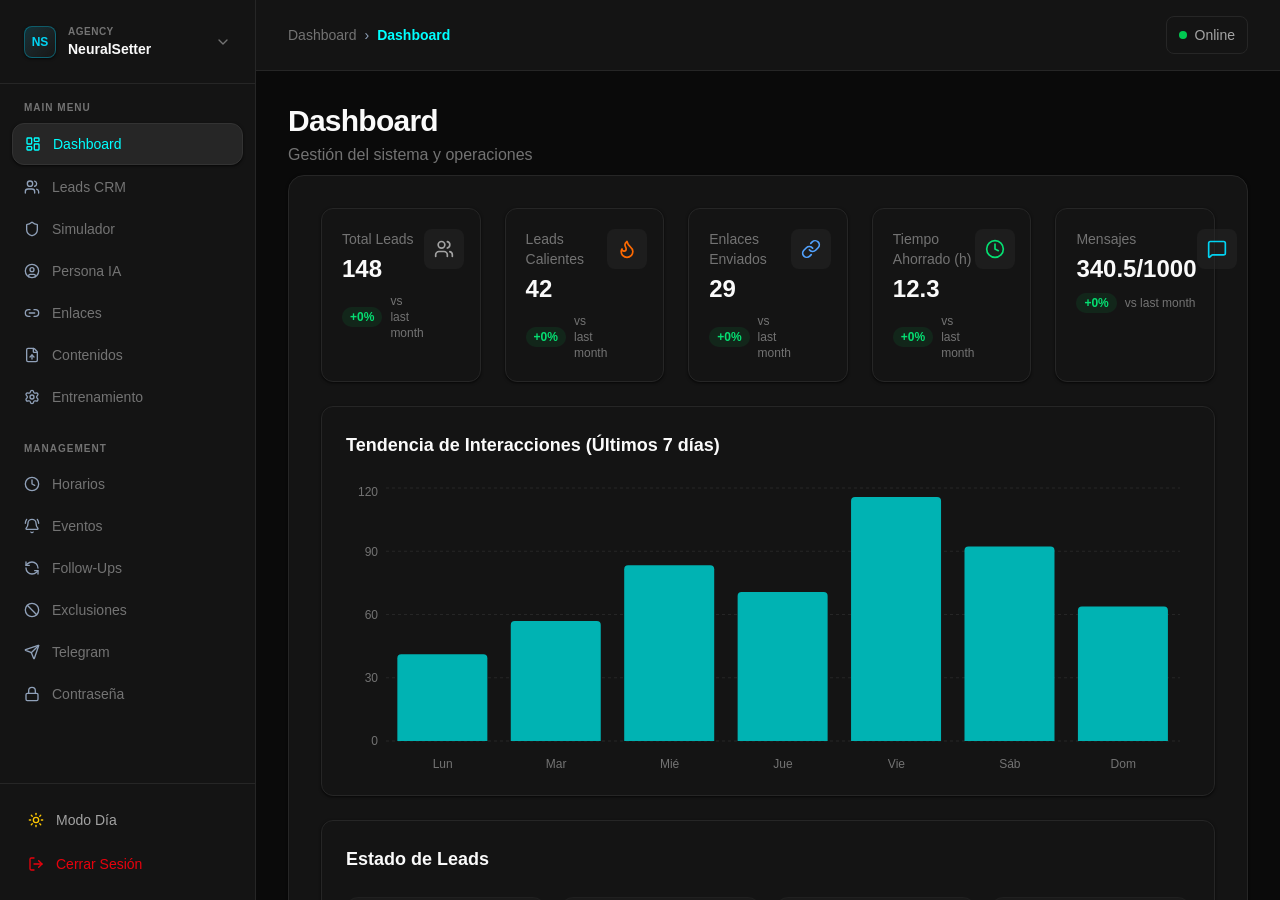
==== commit 00bc74f9: "fix: universal mock data for all tabs, remove broken logo, fix 404 on GitHub Pages" ====
--- a/docs/dashboard-app/index.html
+++ b/docs/dashboard-app/index.html
@@ -5,8 +5,8 @@
     <link rel="icon" type="image/jpeg" href="./logo_alone.jpeg" />
     <meta name="viewport" content="width=device-width, initial-scale=1.0" />
     <title>NeuralSetter</title>
-    <script type="module" crossorigin src="./assets/index-CBtzNBXj.js"></script>
-    <link rel="stylesheet" crossorigin href="./assets/index-CGcuXOD-.css">
+    <script type="module" crossorigin src="./assets/index-DMvl3gdr.js"></script>
+    <link rel="stylesheet" crossorigin href="./assets/index-CTovp9gm.css">
   </head>
   <body>
     <div id="root"></div>
--- a/docs/dashboard-app/assets/index-CTovp9gm.css
+++ b/docs/dashboard-app/assets/index-CTovp9gm.css
@@ -0,0 +1 @@
+@layer properties{@supports ((-webkit-hyphens:none) and (not (margin-trim:inline))) or ((-moz-orient:inline) and (not (color:rgb(from red r g b)))){*,:before,:after,::backdrop{--tw-translate-x:0;--tw-translate-y:0;--tw-translate-z:0;--tw-rotate-x:initial;--tw-rotate-y:initial;--tw-rotate-z:initial;--tw-skew-x:initial;--tw-skew-y:initial;--tw-space-y-reverse:0;--tw-space-x-reverse:0;--tw-divide-y-reverse:0;--tw-border-style:solid;--tw-gradient-position:initial;--tw-gradient-from:#0000;--tw-gradient-via:#0000;--tw-gradient-to:#0000;--tw-gradient-stops:initial;--tw-gradient-via-stops:initial;--tw-gradient-from-position:0%;--tw-gradient-via-position:50%;--tw-gradient-to-position:100%;--tw-leading:initial;--tw-font-weight:initial;--tw-tracking:initial;--tw-shadow:0 0 #0000;--tw-shadow-color:initial;--tw-shadow-alpha:100%;--tw-inset-shadow:0 0 #0000;--tw-inset-shadow-color:initial;--tw-inset-shadow-alpha:100%;--tw-ring-color:initial;--tw-ring-shadow:0 0 #0000;--tw-inset-ring-color:initial;--tw-inset-ring-shadow:0 0 #0000;--tw-ring-inset:initial;--tw-ring-offset-width:0px;--tw-ring-offset-color:#fff;--tw-ring-offset-shadow:0 0 #0000;--tw-blur:initial;--tw-brightness:initial;--tw-contrast:initial;--tw-grayscale:initial;--tw-hue-rotate:initial;--tw-invert:initial;--tw-opacity:initial;--tw-saturate:initial;--tw-sepia:initial;--tw-drop-shadow:initial;--tw-drop-shadow-color:initial;--tw-drop-shadow-alpha:100%;--tw-drop-shadow-size:initial;--tw-backdrop-blur:initial;--tw-backdrop-brightness:initial;--tw-backdrop-contrast:initial;--tw-backdrop-grayscale:initial;--tw-backdrop-hue-rotate:initial;--tw-backdrop-invert:initial;--tw-backdrop-opacity:initial;--tw-backdrop-saturate:initial;--tw-backdrop-sepia:initial;--tw-duration:initial;--tw-ease:initial;--tw-scale-x:1;--tw-scale-y:1;--tw-scale-z:1}}}@layer theme{:root,:host{--font-sans:ui-sans-serif, system-ui, sans-serif, "Apple Color Emoji", "Segoe UI Emoji", "Segoe UI Symbol", "Noto Color Emoji";--font-mono:ui-monospace, SFMono-Regular, Menlo, Monaco, Consolas, "Liberation Mono", "Courier New", monospace;--color-red-50:oklch(97.1% .013 17.38);--color-red-100:oklch(93.6% .032 17.717);--color-red-200:oklch(88.5% .062 18.334);--color-red-400:oklch(70.4% .191 22.216);--color-red-500:oklch(63.7% .237 25.331);--color-red-600:oklch(57.7% .245 27.325);--color-red-700:oklch(50.5% .213 27.518);--color-red-900:oklch(39.6% .141 25.723);--color-orange-400:oklch(75% .183 55.934);--color-orange-500:oklch(70.5% .213 47.604);--color-amber-50:oklch(98.7% .022 95.277);--color-amber-100:oklch(96.2% .059 95.617);--color-amber-200:oklch(92.4% .12 95.746);--color-amber-300:oklch(87.9% .169 91.605);--color-amber-400:oklch(82.8% .189 84.429);--color-amber-500:oklch(76.9% .188 70.08);--color-amber-600:oklch(66.6% .179 58.318);--color-amber-700:oklch(55.5% .163 48.998);--color-amber-800:oklch(47.3% .137 46.201);--color-amber-900:oklch(41.4% .112 45.904);--color-yellow-400:oklch(85.2% .199 91.936);--color-green-50:oklch(98.2% .018 155.826);--color-green-100:oklch(96.2% .044 156.743);--color-green-200:oklch(92.5% .084 155.995);--color-green-400:oklch(79.2% .209 151.711);--color-green-500:oklch(72.3% .219 149.579);--color-green-600:oklch(62.7% .194 149.214);--color-green-700:oklch(52.7% .154 150.069);--color-green-800:oklch(44.8% .119 151.328);--color-emerald-50:oklch(97.9% .021 166.113);--color-emerald-200:oklch(90.5% .093 164.15);--color-emerald-500:oklch(69.6% .17 162.48);--color-emerald-700:oklch(50.8% .118 165.612);--color-cyan-50:oklch(98.4% .019 200.873);--color-cyan-100:oklch(95.6% .045 203.388);--color-cyan-200:oklch(91.7% .08 205.041);--color-cyan-400:oklch(78.9% .154 211.53);--color-cyan-500:oklch(71.5% .143 215.221);--color-cyan-600:oklch(60.9% .126 221.723);--color-cyan-700:oklch(52% .105 223.128);--color-cyan-800:oklch(45% .085 224.283);--color-cyan-900:oklch(39.8% .07 227.392);--color-blue-50:oklch(97% .014 254.604);--color-blue-100:oklch(93.2% .032 255.585);--color-blue-200:oklch(88.2% .059 254.128);--color-blue-300:oklch(80.9% .105 251.813);--color-blue-400:oklch(70.7% .165 254.624);--color-blue-500:oklch(62.3% .214 259.815);--color-blue-600:oklch(54.6% .245 262.881);--color-blue-700:oklch(48.8% .243 264.376);--color-blue-800:oklch(42.4% .199 265.638);--color-blue-900:oklch(37.9% .146 265.522);--color-indigo-50:oklch(96.2% .018 272.314);--color-indigo-100:oklch(93% .034 272.788);--color-indigo-200:oklch(87% .065 274.039);--color-indigo-500:oklch(58.5% .233 277.117);--color-indigo-600:oklch(51.1% .262 276.966);--color-indigo-700:oklch(45.7% .24 277.023);--color-indigo-900:oklch(35.9% .144 278.697);--color-purple-600:oklch(55.8% .288 302.321);--color-rose-500:oklch(64.5% .246 16.439);--color-slate-50:oklch(98.4% .003 247.858);--color-slate-100:oklch(96.8% .007 247.896);--color-slate-200:oklch(92.9% .013 255.508);--color-slate-300:oklch(86.9% .022 252.894);--color-slate-400:oklch(70.4% .04 256.788);--color-slate-500:oklch(55.4% .046 257.417);--color-slate-600:oklch(44.6% .043 257.281);--color-slate-700:oklch(37.2% .044 257.287);--color-slate-800:oklch(27.9% .041 260.031);--color-slate-900:oklch(20.8% .042 265.755);--color-neutral-400:oklch(70.8% 0 0);--color-neutral-500:oklch(55.6% 0 0);--color-neutral-700:oklch(37.1% 0 0);--color-neutral-800:oklch(26.9% 0 0);--color-neutral-900:oklch(20.5% 0 0);--color-neutral-950:oklch(14.5% 0 0);--color-black:#000;--color-white:#fff;--spacing:.25rem;--container-sm:24rem;--container-md:28rem;--container-lg:32rem;--container-2xl:42rem;--container-3xl:48rem;--container-6xl:72rem;--text-xs:.75rem;--text-xs--line-height:calc(1 / .75);--text-sm:.875rem;--text-sm--line-height:calc(1.25 / .875);--text-base:1rem;--text-base--line-height: 1.5 ;--text-lg:1.125rem;--text-lg--line-height:calc(1.75 / 1.125);--text-xl:1.25rem;--text-xl--line-height:calc(1.75 / 1.25);--text-2xl:1.5rem;--text-2xl--line-height:calc(2 / 1.5);--text-3xl:1.875rem;--text-3xl--line-height: 1.2 ;--text-4xl:2.25rem;--text-4xl--line-height:calc(2.5 / 2.25);--font-weight-medium:500;--font-weight-semibold:600;--font-weight-bold:700;--font-weight-black:900;--tracking-tight:-.025em;--tracking-wide:.025em;--tracking-wider:.05em;--tracking-widest:.1em;--leading-tight:1.25;--radius-sm:.25rem;--radius-md:.375rem;--radius-lg:.5rem;--radius-xl:.75rem;--radius-2xl:1rem;--ease-out:cubic-bezier(0, 0, .2, 1);--animate-spin:spin 1s linear infinite;--animate-ping:ping 1s cubic-bezier(0, 0, .2, 1) infinite;--animate-pulse:pulse 2s cubic-bezier(.4, 0, .6, 1) infinite;--animate-bounce:bounce 1s infinite;--blur-sm:8px;--blur-xl:24px;--default-transition-duration:.15s;--default-transition-timing-function:cubic-bezier(.4, 0, .2, 1);--default-font-family:var(--font-sans);--default-mono-font-family:var(--font-mono);--color-brand-50:#ecffff;--color-brand-100:#cfffff;--color-brand-400:#2ff;--color-brand-500:#0ff;--color-brand-600:#00e5e5;--color-brand-700:#00b3b3;--color-surface-light:#f5f5f5;--color-surface-card:#fff;--color-surface-border:#e5e5e5}}@layer base{*,:after,:before,::backdrop{box-sizing:border-box;border:0 solid;margin:0;padding:0}::file-selector-button{box-sizing:border-box;border:0 solid;margin:0;padding:0}html,:host{-webkit-text-size-adjust:100%;-moz-tab-size:4;-o-tab-size:4;tab-size:4;line-height:1.5;font-family:var(--default-font-family,ui-sans-serif, system-ui, sans-serif, "Apple Color Emoji", "Segoe UI Emoji", "Segoe UI Symbol", "Noto Color Emoji");font-feature-settings:var(--default-font-feature-settings,normal);font-variation-settings:var(--default-font-variation-settings,normal);-webkit-tap-highlight-color:transparent}hr{height:0;color:inherit;border-top-width:1px}abbr:where([title]){-webkit-text-decoration:underline dotted;text-decoration:underline dotted}h1,h2,h3,h4,h5,h6{font-size:inherit;font-weight:inherit}a{color:inherit;-webkit-text-decoration:inherit;text-decoration:inherit}b,strong{font-weight:bolder}code,kbd,samp,pre{font-family:var(--default-mono-font-family,ui-monospace, SFMono-Regular, Menlo, Monaco, Consolas, "Liberation Mono", "Courier New", monospace);font-feature-settings:var(--default-mono-font-feature-settings,normal);font-variation-settings:var(--default-mono-font-variation-settings,normal);font-size:1em}small{font-size:80%}sub,sup{vertical-align:baseline;font-size:75%;line-height:0;position:relative}sub{bottom:-.25em}sup{top:-.5em}table{text-indent:0;border-color:inherit;border-collapse:collapse}:-moz-focusring{outline:auto}progress{vertical-align:baseline}summary{display:list-item}ol,ul,menu{list-style:none}img,svg,video,canvas,audio,iframe,embed,object{vertical-align:middle;display:block}img,video{max-width:100%;height:auto}button,input,select,optgroup,textarea{font:inherit;font-feature-settings:inherit;font-variation-settings:inherit;letter-spacing:inherit;color:inherit;opacity:1;background-color:#0000;border-radius:0}::file-selector-button{font:inherit;font-feature-settings:inherit;font-variation-settings:inherit;letter-spacing:inherit;color:inherit;opacity:1;background-color:#0000;border-radius:0}:where(select:is([multiple],[size])) optgroup{font-weight:bolder}:where(select:is([multiple],[size])) optgroup option{padding-inline-start:20px}::file-selector-button{margin-inline-end:4px}::-moz-placeholder{opacity:1}::placeholder{opacity:1}@supports (not (-webkit-appearance:-apple-pay-button)) or (contain-intrinsic-size:1px){::-moz-placeholder{color:currentColor}::placeholder{color:currentColor}@supports (color:color-mix(in lab,red,red)){::-moz-placeholder{color:color-mix(in oklab,currentcolor 50%,transparent)}::placeholder{color:color-mix(in oklab,currentcolor 50%,transparent)}}}textarea{resize:vertical}::-webkit-search-decoration{-webkit-appearance:none}::-webkit-date-and-time-value{min-height:1lh;text-align:inherit}::-webkit-datetime-edit{display:inline-flex}::-webkit-datetime-edit-fields-wrapper{padding:0}::-webkit-datetime-edit{padding-block:0}::-webkit-datetime-edit-year-field{padding-block:0}::-webkit-datetime-edit-month-field{padding-block:0}::-webkit-datetime-edit-day-field{padding-block:0}::-webkit-datetime-edit-hour-field{padding-block:0}::-webkit-datetime-edit-minute-field{padding-block:0}::-webkit-datetime-edit-second-field{padding-block:0}::-webkit-datetime-edit-millisecond-field{padding-block:0}::-webkit-datetime-edit-meridiem-field{padding-block:0}::-webkit-calendar-picker-indicator{line-height:1}:-moz-ui-invalid{box-shadow:none}button,input:where([type=button],[type=reset],[type=submit]){-webkit-appearance:button;-moz-appearance:button;appearance:button}::file-selector-button{-webkit-appearance:button;-moz-appearance:button;appearance:button}::-webkit-inner-spin-button{height:auto}::-webkit-outer-spin-button{height:auto}[hidden]:where(:not([hidden=until-found])){display:none!important}}@layer components;@layer utilities{.pointer-events-auto{pointer-events:auto}.pointer-events-none{pointer-events:none}.absolute{position:absolute}.fixed{position:fixed}.relative{position:relative}.inset-0{inset:calc(var(--spacing) * 0)}.start{inset-inline-start:var(--spacing)}.end{inset-inline-end:var(--spacing)}.-top-2{top:calc(var(--spacing) * -2)}.top-0\.5{top:calc(var(--spacing) * .5)}.top-1\/2{top:50%}.top-3\.5{top:calc(var(--spacing) * 3.5)}.top-8{top:calc(var(--spacing) * 8)}.-right-2{right:calc(var(--spacing) * -2)}.right-0{right:calc(var(--spacing) * 0)}.right-0\.5{right:calc(var(--spacing) * .5)}.right-4{right:calc(var(--spacing) * 4)}.right-8{right:calc(var(--spacing) * 8)}.bottom-0{bottom:calc(var(--spacing) * 0)}.bottom-24{bottom:calc(var(--spacing) * 24)}.left-0{left:calc(var(--spacing) * 0)}.left-1\/2{left:50%}.left-4{left:calc(var(--spacing) * 4)}.z-10{z-index:10}.z-20{z-index:20}.z-40{z-index:40}.z-50{z-index:50}.mx-auto{margin-inline:auto}.mt-0\.5{margin-top:calc(var(--spacing) * .5)}.mt-1{margin-top:calc(var(--spacing) * 1)}.mt-2{margin-top:calc(var(--spacing) * 2)}.mt-3{margin-top:calc(var(--spacing) * 3)}.mt-4{margin-top:calc(var(--spacing) * 4)}.mt-6{margin-top:calc(var(--spacing) * 6)}.mt-8{margin-top:calc(var(--spacing) * 8)}.mr-1\.5{margin-right:calc(var(--spacing) * 1.5)}.mr-2{margin-right:calc(var(--spacing) * 2)}.mb-1{margin-bottom:calc(var(--spacing) * 1)}.mb-2{margin-bottom:calc(var(--spacing) * 2)}.mb-3{margin-bottom:calc(var(--spacing) * 3)}.mb-4{margin-bottom:calc(var(--spacing) * 4)}.mb-5{margin-bottom:calc(var(--spacing) * 5)}.mb-6{margin-bottom:calc(var(--spacing) * 6)}.mb-8{margin-bottom:calc(var(--spacing) * 8)}.mb-10{margin-bottom:calc(var(--spacing) * 10)}.ml-2{margin-left:calc(var(--spacing) * 2)}.ml-auto{margin-left:auto}.line-clamp-2{-webkit-line-clamp:2;-webkit-box-orient:vertical;display:-webkit-box;overflow:hidden}.block{display:block}.contents{display:contents}.flex{display:flex}.grid{display:grid}.hidden{display:none}.inline-block{display:inline-block}.inline-flex{display:inline-flex}.table{display:table}.h-1\.5{height:calc(var(--spacing) * 1.5)}.h-2{height:calc(var(--spacing) * 2)}.h-3{height:calc(var(--spacing) * 3)}.h-3\.5{height:calc(var(--spacing) * 3.5)}.h-4{height:calc(var(--spacing) * 4)}.h-5{height:calc(var(--spacing) * 5)}.h-6{height:calc(var(--spacing) * 6)}.h-7{height:calc(var(--spacing) * 7)}.h-8{height:calc(var(--spacing) * 8)}.h-10{height:calc(var(--spacing) * 10)}.h-11{height:calc(var(--spacing) * 11)}.h-12{height:calc(var(--spacing) * 12)}.h-14{height:calc(var(--spacing) * 14)}.h-16{height:calc(var(--spacing) * 16)}.h-20{height:calc(var(--spacing) * 20)}.h-28{height:calc(var(--spacing) * 28)}.h-40{height:calc(var(--spacing) * 40)}.h-52{height:calc(var(--spacing) * 52)}.h-56{height:calc(var(--spacing) * 56)}.h-64{height:calc(var(--spacing) * 64)}.h-72{height:calc(var(--spacing) * 72)}.h-80{height:calc(var(--spacing) * 80)}.h-96{height:calc(var(--spacing) * 96)}.h-\[600px\]{height:600px}.h-\[700px\]{height:700px}.h-full{height:100%}.h-screen{height:100vh}.max-h-60{max-height:calc(var(--spacing) * 60)}.max-h-96{max-height:calc(var(--spacing) * 96)}.max-h-\[420px\]{max-height:420px}.max-h-\[700px\]{max-height:700px}.min-h-\[100px\]{min-height:100px}.min-h-\[400px\]{min-height:400px}.min-h-screen{min-height:100vh}.w-1\.5{width:calc(var(--spacing) * 1.5)}.w-2{width:calc(var(--spacing) * 2)}.w-3{width:calc(var(--spacing) * 3)}.w-3\.5{width:calc(var(--spacing) * 3.5)}.w-4{width:calc(var(--spacing) * 4)}.w-5{width:calc(var(--spacing) * 5)}.w-6{width:calc(var(--spacing) * 6)}.w-7{width:calc(var(--spacing) * 7)}.w-8{width:calc(var(--spacing) * 8)}.w-10{width:calc(var(--spacing) * 10)}.w-11{width:calc(var(--spacing) * 11)}.w-12{width:calc(var(--spacing) * 12)}.w-16{width:calc(var(--spacing) * 16)}.w-20{width:calc(var(--spacing) * 20)}.w-24{width:calc(var(--spacing) * 24)}.w-36{width:calc(var(--spacing) * 36)}.w-40{width:calc(var(--spacing) * 40)}.w-44{width:calc(var(--spacing) * 44)}.w-48{width:calc(var(--spacing) * 48)}.w-52{width:calc(var(--spacing) * 52)}.w-56{width:calc(var(--spacing) * 56)}.w-64{width:calc(var(--spacing) * 64)}.w-72{width:calc(var(--spacing) * 72)}.w-80{width:calc(var(--spacing) * 80)}.w-96{width:calc(var(--spacing) * 96)}.w-\[260px\]{width:260px}.w-\[600px\]{width:600px}.w-auto{width:auto}.w-full{width:100%}.w-max{width:-moz-max-content;width:max-content}.max-w-2xl{max-width:var(--container-2xl)}.max-w-3xl{max-width:var(--container-3xl)}.max-w-6xl{max-width:var(--container-6xl)}.max-w-\[70\%\]{max-width:70%}.max-w-\[75\%\]{max-width:75%}.max-w-\[200px\]{max-width:200px}.max-w-full{max-width:100%}.max-w-lg{max-width:var(--container-lg)}.max-w-md{max-width:var(--container-md)}.max-w-sm{max-width:var(--container-sm)}.min-w-\[56px\]{min-width:56px}.min-w-\[700px\]{min-width:700px}.flex-1{flex:1}.flex-shrink-0,.shrink-0{flex-shrink:0}.caption-bottom{caption-side:bottom}.border-collapse{border-collapse:collapse}.-translate-x-1\/2{--tw-translate-x: -50% ;translate:var(--tw-translate-x) var(--tw-translate-y)}.translate-x-1{--tw-translate-x:calc(var(--spacing) * 1);translate:var(--tw-translate-x) var(--tw-translate-y)}.translate-x-6{--tw-translate-x:calc(var(--spacing) * 6);translate:var(--tw-translate-x) var(--tw-translate-y)}.-translate-y-1\/2{--tw-translate-y: -50% ;translate:var(--tw-translate-x) var(--tw-translate-y)}.scale-\[1\.01\]{scale:1.01}.transform{transform:var(--tw-rotate-x,) var(--tw-rotate-y,) var(--tw-rotate-z,) var(--tw-skew-x,) var(--tw-skew-y,)}.animate-bounce{animation:var(--animate-bounce)}.animate-ping{animation:var(--animate-ping)}.animate-pulse{animation:var(--animate-pulse)}.animate-spin{animation:var(--animate-spin)}.cursor-default{cursor:default}.cursor-grab{cursor:grab}.cursor-pointer{cursor:pointer}.resize{resize:both}.list-inside{list-style-position:inside}.list-decimal{list-style-type:decimal}.grid-cols-1{grid-template-columns:repeat(1,minmax(0,1fr))}.grid-cols-2{grid-template-columns:repeat(2,minmax(0,1fr))}.flex-col{flex-direction:column}.flex-row-reverse{flex-direction:row-reverse}.items-center{align-items:center}.items-end{align-items:flex-end}.items-start{align-items:flex-start}.justify-between{justify-content:space-between}.justify-center{justify-content:center}.justify-end{justify-content:flex-end}.justify-start{justify-content:flex-start}.gap-1{gap:calc(var(--spacing) * 1)}.gap-1\.5{gap:calc(var(--spacing) * 1.5)}.gap-2{gap:calc(var(--spacing) * 2)}.gap-3{gap:calc(var(--spacing) * 3)}.gap-4{gap:calc(var(--spacing) * 4)}.gap-6{gap:calc(var(--spacing) * 6)}.gap-8{gap:calc(var(--spacing) * 8)}:where(.space-y-0\.5>:not(:last-child)){--tw-space-y-reverse:0;margin-block-start:calc(calc(var(--spacing) * .5) * var(--tw-space-y-reverse));margin-block-end:calc(calc(var(--spacing) * .5) * calc(1 - var(--tw-space-y-reverse)))}:where(.space-y-1>:not(:last-child)){--tw-space-y-reverse:0;margin-block-start:calc(calc(var(--spacing) * 1) * var(--tw-space-y-reverse));margin-block-end:calc(calc(var(--spacing) * 1) * calc(1 - var(--tw-space-y-reverse)))}:where(.space-y-1\.5>:not(:last-child)){--tw-space-y-reverse:0;margin-block-start:calc(calc(var(--spacing) * 1.5) * var(--tw-space-y-reverse));margin-block-end:calc(calc(var(--spacing) * 1.5) * calc(1 - var(--tw-space-y-reverse)))}:where(.space-y-2>:not(:last-child)){--tw-space-y-reverse:0;margin-block-start:calc(calc(var(--spacing) * 2) * var(--tw-space-y-reverse));margin-block-end:calc(calc(var(--spacing) * 2) * calc(1 - var(--tw-space-y-reverse)))}:where(.space-y-3>:not(:last-child)){--tw-space-y-reverse:0;margin-block-start:calc(calc(var(--spacing) * 3) * var(--tw-space-y-reverse));margin-block-end:calc(calc(var(--spacing) * 3) * calc(1 - var(--tw-space-y-reverse)))}:where(.space-y-4>:not(:last-child)){--tw-space-y-reverse:0;margin-block-start:calc(calc(var(--spacing) * 4) * var(--tw-space-y-reverse));margin-block-end:calc(calc(var(--spacing) * 4) * calc(1 - var(--tw-space-y-reverse)))}:where(.space-y-5>:not(:last-child)){--tw-space-y-reverse:0;margin-block-start:calc(calc(var(--spacing) * 5) * var(--tw-space-y-reverse));margin-block-end:calc(calc(var(--spacing) * 5) * calc(1 - var(--tw-space-y-reverse)))}:where(.space-y-6>:not(:last-child)){--tw-space-y-reverse:0;margin-block-start:calc(calc(var(--spacing) * 6) * var(--tw-space-y-reverse));margin-block-end:calc(calc(var(--spacing) * 6) * calc(1 - var(--tw-space-y-reverse)))}:where(.space-y-8>:not(:last-child)){--tw-space-y-reverse:0;margin-block-start:calc(calc(var(--spacing) * 8) * var(--tw-space-y-reverse));margin-block-end:calc(calc(var(--spacing) * 8) * calc(1 - var(--tw-space-y-reverse)))}:where(.space-x-2>:not(:last-child)){--tw-space-x-reverse:0;margin-inline-start:calc(calc(var(--spacing) * 2) * var(--tw-space-x-reverse));margin-inline-end:calc(calc(var(--spacing) * 2) * calc(1 - var(--tw-space-x-reverse)))}:where(.divide-y>:not(:last-child)){--tw-divide-y-reverse:0;border-bottom-style:var(--tw-border-style);border-top-style:var(--tw-border-style);border-top-width:calc(1px * var(--tw-divide-y-reverse));border-bottom-width:calc(1px * calc(1 - var(--tw-divide-y-reverse)))}:where(.divide-surface-border>:not(:last-child)){border-color:var(--color-surface-border)}.truncate{text-overflow:ellipsis;white-space:nowrap;overflow:hidden}.overflow-auto{overflow:auto}.overflow-hidden{overflow:hidden}.overflow-x-auto{overflow-x:auto}.overflow-y-auto{overflow-y:auto}.rounded-2xl{border-radius:var(--radius-2xl)}.rounded-full{border-radius:3.40282e38px}.rounded-lg{border-radius:var(--radius-lg)}.rounded-md{border-radius:var(--radius-md)}.rounded-xl{border-radius:var(--radius-xl)}.rounded-tl-none{border-top-left-radius:0}.rounded-tr-none{border-top-right-radius:0}.rounded-br-md{border-bottom-right-radius:var(--radius-md)}.rounded-br-sm{border-bottom-right-radius:var(--radius-sm)}.rounded-bl-md{border-bottom-left-radius:var(--radius-md)}.rounded-bl-sm{border-bottom-left-radius:var(--radius-sm)}.border{border-style:var(--tw-border-style);border-width:1px}.border-2{border-style:var(--tw-border-style);border-width:2px}.border-t{border-top-style:var(--tw-border-style);border-top-width:1px}.border-r{border-right-style:var(--tw-border-style);border-right-width:1px}.border-b{border-bottom-style:var(--tw-border-style);border-bottom-width:1px}.border-dashed{--tw-border-style:dashed;border-style:dashed}.border-\[\#00FFFF\]{border-color:#0ff}.border-\[\#262626\]{border-color:#262626}.border-amber-100{border-color:var(--color-amber-100)}.border-amber-200{border-color:var(--color-amber-200)}.border-amber-300{border-color:var(--color-amber-300)}.border-amber-500{border-color:var(--color-amber-500)}.border-blue-200{border-color:var(--color-blue-200)}.border-blue-300{border-color:var(--color-blue-300)}.border-brand-100{border-color:var(--color-brand-100)}.border-brand-400{border-color:var(--color-brand-400)}.border-brand-500\/20{border-color:#0ff3}@supports (color:color-mix(in lab,red,red)){.border-brand-500\/20{border-color:color-mix(in oklab,var(--color-brand-500) 20%,transparent)}}.border-brand-500\/30{border-color:#00ffff4d}@supports (color:color-mix(in lab,red,red)){.border-brand-500\/30{border-color:color-mix(in oklab,var(--color-brand-500) 30%,transparent)}}.border-cyan-100{border-color:var(--color-cyan-100)}.border-cyan-200{border-color:var(--color-cyan-200)}.border-cyan-500\/40{border-color:#00b7d766}@supports (color:color-mix(in lab,red,red)){.border-cyan-500\/40{border-color:color-mix(in oklab,var(--color-cyan-500) 40%,transparent)}}.border-emerald-200{border-color:var(--color-emerald-200)}.border-green-200{border-color:var(--color-green-200)}.border-green-500\/20{border-color:#00c75833}@supports (color:color-mix(in lab,red,red)){.border-green-500\/20{border-color:color-mix(in oklab,var(--color-green-500) 20%,transparent)}}.border-indigo-100{border-color:var(--color-indigo-100)}.border-indigo-200{border-color:var(--color-indigo-200)}.border-neutral-500\/20{border-color:#73737333}@supports (color:color-mix(in lab,red,red)){.border-neutral-500\/20{border-color:color-mix(in oklab,var(--color-neutral-500) 20%,transparent)}}.border-neutral-700\/50{border-color:#40404080}@supports (color:color-mix(in lab,red,red)){.border-neutral-700\/50{border-color:color-mix(in oklab,var(--color-neutral-700) 50%,transparent)}}.border-neutral-800{border-color:var(--color-neutral-800)}.border-orange-500\/20{border-color:#fe6e0033}@supports (color:color-mix(in lab,red,red)){.border-orange-500\/20{border-color:color-mix(in oklab,var(--color-orange-500) 20%,transparent)}}.border-red-200{border-color:var(--color-red-200)}.border-red-500\/20{border-color:#fb2c3633}@supports (color:color-mix(in lab,red,red)){.border-red-500\/20{border-color:color-mix(in oklab,var(--color-red-500) 20%,transparent)}}.border-slate-200{border-color:var(--color-slate-200)}.border-slate-300{border-color:var(--color-slate-300)}.border-surface-border{border-color:var(--color-surface-border)}.bg-\[\#0a0a0a\]{background-color:#0a0a0a}.bg-\[\#141414\]{background-color:#141414}.bg-\[\#141414\]\/80{background-color:#141414cc}.bg-amber-50{background-color:var(--color-amber-50)}.bg-amber-50\/50{background-color:#fffbeb80}@supports (color:color-mix(in lab,red,red)){.bg-amber-50\/50{background-color:color-mix(in oklab,var(--color-amber-50) 50%,transparent)}}.bg-amber-100{background-color:var(--color-amber-100)}.bg-amber-200{background-color:var(--color-amber-200)}.bg-amber-600{background-color:var(--color-amber-600)}.bg-black\/40{background-color:#0006}@supports (color:color-mix(in lab,red,red)){.bg-black\/40{background-color:color-mix(in oklab,var(--color-black) 40%,transparent)}}.bg-black\/50{background-color:#00000080}@supports (color:color-mix(in lab,red,red)){.bg-black\/50{background-color:color-mix(in oklab,var(--color-black) 50%,transparent)}}.bg-blue-50{background-color:var(--color-blue-50)}.bg-blue-100{background-color:var(--color-blue-100)}.bg-blue-600{background-color:var(--color-blue-600)}.bg-brand-500{background-color:var(--color-brand-500)}.bg-brand-500\/5{background-color:#00ffff0d}@supports (color:color-mix(in lab,red,red)){.bg-brand-500\/5{background-color:color-mix(in oklab,var(--color-brand-500) 5%,transparent)}}.bg-brand-500\/10{background-color:#00ffff1a}@supports (color:color-mix(in lab,red,red)){.bg-brand-500\/10{background-color:color-mix(in oklab,var(--color-brand-500) 10%,transparent)}}.bg-brand-500\/20{background-color:#0ff3}@supports (color:color-mix(in lab,red,red)){.bg-brand-500\/20{background-color:color-mix(in oklab,var(--color-brand-500) 20%,transparent)}}.bg-brand-600{background-color:var(--color-brand-600)}.bg-cyan-50{background-color:var(--color-cyan-50)}.bg-cyan-100{background-color:var(--color-cyan-100)}.bg-cyan-600{background-color:var(--color-cyan-600)}.bg-emerald-50{background-color:var(--color-emerald-50)}.bg-emerald-500{background-color:var(--color-emerald-500)}.bg-green-50{background-color:var(--color-green-50)}.bg-green-100{background-color:var(--color-green-100)}.bg-green-400{background-color:var(--color-green-400)}.bg-green-500{background-color:var(--color-green-500)}.bg-green-500\/10{background-color:#00c7581a}@supports (color:color-mix(in lab,red,red)){.bg-green-500\/10{background-color:color-mix(in oklab,var(--color-green-500) 10%,transparent)}}.bg-green-600{background-color:var(--color-green-600)}.bg-indigo-50{background-color:var(--color-indigo-50)}.bg-indigo-100{background-color:var(--color-indigo-100)}.bg-indigo-600{background-color:var(--color-indigo-600)}.bg-neutral-400{background-color:var(--color-neutral-400)}.bg-neutral-500{background-color:var(--color-neutral-500)}.bg-neutral-500\/10{background-color:#7373731a}@supports (color:color-mix(in lab,red,red)){.bg-neutral-500\/10{background-color:color-mix(in oklab,var(--color-neutral-500) 10%,transparent)}}.bg-neutral-800{background-color:var(--color-neutral-800)}.bg-neutral-900{background-color:var(--color-neutral-900)}.bg-orange-400{background-color:var(--color-orange-400)}.bg-orange-500{background-color:var(--color-orange-500)}.bg-orange-500\/10{background-color:#fe6e001a}@supports (color:color-mix(in lab,red,red)){.bg-orange-500\/10{background-color:color-mix(in oklab,var(--color-orange-500) 10%,transparent)}}.bg-red-50{background-color:var(--color-red-50)}.bg-red-100{background-color:var(--color-red-100)}.bg-red-400{background-color:var(--color-red-400)}.bg-red-500{background-color:var(--color-red-500)}.bg-red-500\/10{background-color:#fb2c361a}@supports (color:color-mix(in lab,red,red)){.bg-red-500\/10{background-color:color-mix(in oklab,var(--color-red-500) 10%,transparent)}}.bg-slate-50{background-color:var(--color-slate-50)}.bg-slate-50\/70{background-color:#f8fafcb3}@supports (color:color-mix(in lab,red,red)){.bg-slate-50\/70{background-color:color-mix(in oklab,var(--color-slate-50) 70%,transparent)}}.bg-slate-100{background-color:var(--color-slate-100)}.bg-slate-200{background-color:var(--color-slate-200)}.bg-slate-300{background-color:var(--color-slate-300)}.bg-slate-900{background-color:var(--color-slate-900)}.bg-surface-card{background-color:var(--color-surface-card)}.bg-surface-light{background-color:var(--color-surface-light)}.bg-surface-light\/50{background-color:#f5f5f580}@supports (color:color-mix(in lab,red,red)){.bg-surface-light\/50{background-color:color-mix(in oklab,var(--color-surface-light) 50%,transparent)}}.bg-transparent{background-color:#0000}.bg-white{background-color:var(--color-white)}.bg-white\/15{background-color:#ffffff26}@supports (color:color-mix(in lab,red,red)){.bg-white\/15{background-color:color-mix(in oklab,var(--color-white) 15%,transparent)}}.bg-white\/90{background-color:#ffffffe6}@supports (color:color-mix(in lab,red,red)){.bg-white\/90{background-color:color-mix(in oklab,var(--color-white) 90%,transparent)}}.bg-gradient-to-br{--tw-gradient-position:to bottom right in oklab;background-image:linear-gradient(var(--tw-gradient-stops))}.from-cyan-500\/20{--tw-gradient-from:#00b7d733}@supports (color:color-mix(in lab,red,red)){.from-cyan-500\/20{--tw-gradient-from:color-mix(in oklab, var(--color-cyan-500) 20%, transparent)}}.from-cyan-500\/20{--tw-gradient-stops:var(--tw-gradient-via-stops,var(--tw-gradient-position), var(--tw-gradient-from) var(--tw-gradient-from-position), var(--tw-gradient-to) var(--tw-gradient-to-position))}.from-indigo-500{--tw-gradient-from:var(--color-indigo-500);--tw-gradient-stops:var(--tw-gradient-via-stops,var(--tw-gradient-position), var(--tw-gradient-from) var(--tw-gradient-from-position), var(--tw-gradient-to) var(--tw-gradient-to-position))}.to-neutral-900{--tw-gradient-to:var(--color-neutral-900);--tw-gradient-stops:var(--tw-gradient-via-stops,var(--tw-gradient-position), var(--tw-gradient-from) var(--tw-gradient-from-position), var(--tw-gradient-to) var(--tw-gradient-to-position))}.to-purple-600{--tw-gradient-to:var(--color-purple-600);--tw-gradient-stops:var(--tw-gradient-via-stops,var(--tw-gradient-position), var(--tw-gradient-from) var(--tw-gradient-from-position), var(--tw-gradient-to) var(--tw-gradient-to-position))}.fill-current{fill:currentColor}.object-contain{-o-object-fit:contain;object-fit:contain}.object-cover{-o-object-fit:cover;object-fit:cover}.p-1\.5{padding:calc(var(--spacing) * 1.5)}.p-2{padding:calc(var(--spacing) * 2)}.p-2\.5{padding:calc(var(--spacing) * 2.5)}.p-3{padding:calc(var(--spacing) * 3)}.p-4{padding:calc(var(--spacing) * 4)}.p-5{padding:calc(var(--spacing) * 5)}.p-6{padding:calc(var(--spacing) * 6)}.p-8{padding:calc(var(--spacing) * 8)}.px-2{padding-inline:calc(var(--spacing) * 2)}.px-2\.5{padding-inline:calc(var(--spacing) * 2.5)}.px-3{padding-inline:calc(var(--spacing) * 3)}.px-4{padding-inline:calc(var(--spacing) * 4)}.px-5{padding-inline:calc(var(--spacing) * 5)}.px-6{padding-inline:calc(var(--spacing) * 6)}.px-8{padding-inline:calc(var(--spacing) * 8)}.py-0\.5{padding-block:calc(var(--spacing) * .5)}.py-1{padding-block:calc(var(--spacing) * 1)}.py-1\.5{padding-block:calc(var(--spacing) * 1.5)}.py-2{padding-block:calc(var(--spacing) * 2)}.py-2\.5{padding-block:calc(var(--spacing) * 2.5)}.py-3{padding-block:calc(var(--spacing) * 3)}.py-3\.5{padding-block:calc(var(--spacing) * 3.5)}.py-4{padding-block:calc(var(--spacing) * 4)}.py-8{padding-block:calc(var(--spacing) * 8)}.pt-2{padding-top:calc(var(--spacing) * 2)}.pt-4{padding-top:calc(var(--spacing) * 4)}.pt-5{padding-top:calc(var(--spacing) * 5)}.pr-1{padding-right:calc(var(--spacing) * 1)}.pr-4{padding-right:calc(var(--spacing) * 4)}.pb-2{padding-bottom:calc(var(--spacing) * 2)}.pb-4{padding-bottom:calc(var(--spacing) * 4)}.pb-6{padding-bottom:calc(var(--spacing) * 6)}.pb-24{padding-bottom:calc(var(--spacing) * 24)}.pl-10{padding-left:calc(var(--spacing) * 10)}.text-center{text-align:center}.text-left{text-align:left}.text-right{text-align:right}.align-middle{vertical-align:middle}.align-top{vertical-align:top}.font-mono{font-family:var(--font-mono)}.text-2xl{font-size:var(--text-2xl);line-height:var(--tw-leading,var(--text-2xl--line-height))}.text-3xl{font-size:var(--text-3xl);line-height:var(--tw-leading,var(--text-3xl--line-height))}.text-4xl{font-size:var(--text-4xl);line-height:var(--tw-leading,var(--text-4xl--line-height))}.text-lg{font-size:var(--text-lg);line-height:var(--tw-leading,var(--text-lg--line-height))}.text-sm{font-size:var(--text-sm);line-height:var(--tw-leading,var(--text-sm--line-height))}.text-xl{font-size:var(--text-xl);line-height:var(--tw-leading,var(--text-xl--line-height))}.text-xs{font-size:var(--text-xs);line-height:var(--tw-leading,var(--text-xs--line-height))}.text-\[10px\]{font-size:10px}.text-\[11px\]{font-size:11px}.leading-tight{--tw-leading:var(--leading-tight);line-height:var(--leading-tight)}.font-black{--tw-font-weight:var(--font-weight-black);font-weight:var(--font-weight-black)}.font-bold{--tw-font-weight:var(--font-weight-bold);font-weight:var(--font-weight-bold)}.font-medium{--tw-font-weight:var(--font-weight-medium);font-weight:var(--font-weight-medium)}.font-semibold{--tw-font-weight:var(--font-weight-semibold);font-weight:var(--font-weight-semibold)}.tracking-tight{--tw-tracking:var(--tracking-tight);letter-spacing:var(--tracking-tight)}.tracking-wide{--tw-tracking:var(--tracking-wide);letter-spacing:var(--tracking-wide)}.tracking-wider{--tw-tracking:var(--tracking-wider);letter-spacing:var(--tracking-wider)}.tracking-widest{--tw-tracking:var(--tracking-widest);letter-spacing:var(--tracking-widest)}.text-\[\#00FFFF\]{color:#0ff}.text-amber-400{color:var(--color-amber-400)}.text-amber-600{color:var(--color-amber-600)}.text-amber-700{color:var(--color-amber-700)}.text-amber-800{color:var(--color-amber-800)}.text-amber-900{color:var(--color-amber-900)}.text-black{color:var(--color-black)}.text-blue-400{color:var(--color-blue-400)}.text-blue-500{color:var(--color-blue-500)}.text-blue-700{color:var(--color-blue-700)}.text-blue-800{color:var(--color-blue-800)}.text-brand-500{color:var(--color-brand-500)}.text-brand-600{color:var(--color-brand-600)}.text-brand-700{color:var(--color-brand-700)}.text-cyan-400{color:var(--color-cyan-400)}.text-cyan-700{color:var(--color-cyan-700)}.text-cyan-800{color:var(--color-cyan-800)}.text-cyan-900{color:var(--color-cyan-900)}.text-emerald-700{color:var(--color-emerald-700)}.text-green-400{color:var(--color-green-400)}.text-green-600{color:var(--color-green-600)}.text-green-700{color:var(--color-green-700)}.text-green-800{color:var(--color-green-800)}.text-indigo-600{color:var(--color-indigo-600)}.text-indigo-700{color:var(--color-indigo-700)}.text-indigo-900{color:var(--color-indigo-900)}.text-neutral-400{color:var(--color-neutral-400)}.text-orange-400{color:var(--color-orange-400)}.text-orange-500{color:var(--color-orange-500)}.text-red-400{color:var(--color-red-400)}.text-red-500{color:var(--color-red-500)}.text-red-600{color:var(--color-red-600)}.text-red-700{color:var(--color-red-700)}.text-rose-500{color:var(--color-rose-500)}.text-slate-100{color:var(--color-slate-100)}.text-slate-200{color:var(--color-slate-200)}.text-slate-300{color:var(--color-slate-300)}.text-slate-400{color:var(--color-slate-400)}.text-slate-500{color:var(--color-slate-500)}.text-slate-600{color:var(--color-slate-600)}.text-slate-700{color:var(--color-slate-700)}.text-slate-800{color:var(--color-slate-800)}.text-slate-900{color:var(--color-slate-900)}.text-white{color:var(--color-white)}.text-yellow-400{color:var(--color-yellow-400)}.uppercase{text-transform:uppercase}.italic{font-style:italic}.underline{text-decoration-line:underline}.opacity-0{opacity:0}.opacity-50{opacity:.5}.opacity-75{opacity:.75}.opacity-90{opacity:.9}.shadow{--tw-shadow:0 1px 3px 0 var(--tw-shadow-color,#0000001a), 0 1px 2px -1px var(--tw-shadow-color,#0000001a);box-shadow:var(--tw-inset-shadow),var(--tw-inset-ring-shadow),var(--tw-ring-offset-shadow),var(--tw-ring-shadow),var(--tw-shadow)}.shadow-2xl{--tw-shadow:0 25px 50px -12px var(--tw-shadow-color,#00000040);box-shadow:var(--tw-inset-shadow),var(--tw-inset-ring-shadow),var(--tw-ring-offset-shadow),var(--tw-ring-shadow),var(--tw-shadow)}.shadow-lg{--tw-shadow:0 10px 15px -3px var(--tw-shadow-color,#0000001a), 0 4px 6px -4px var(--tw-shadow-color,#0000001a);box-shadow:var(--tw-inset-shadow),var(--tw-inset-ring-shadow),var(--tw-ring-offset-shadow),var(--tw-ring-shadow),var(--tw-shadow)}.shadow-sm{--tw-shadow:0 1px 3px 0 var(--tw-shadow-color,#0000001a), 0 1px 2px -1px var(--tw-shadow-color,#0000001a);box-shadow:var(--tw-inset-shadow),var(--tw-inset-ring-shadow),var(--tw-ring-offset-shadow),var(--tw-ring-shadow),var(--tw-shadow)}.shadow-xl{--tw-shadow:0 20px 25px -5px var(--tw-shadow-color,#0000001a), 0 8px 10px -6px var(--tw-shadow-color,#0000001a);box-shadow:var(--tw-inset-shadow),var(--tw-inset-ring-shadow),var(--tw-ring-offset-shadow),var(--tw-ring-shadow),var(--tw-shadow)}.shadow-brand-500\/5{--tw-shadow-color:#00ffff0d}@supports (color:color-mix(in lab,red,red)){.shadow-brand-500\/5{--tw-shadow-color:color-mix(in oklab, color-mix(in oklab, var(--color-brand-500) 5%, transparent) var(--tw-shadow-alpha), transparent)}}.blur-\[120px\]{--tw-blur:blur(120px);filter:var(--tw-blur,) var(--tw-brightness,) var(--tw-contrast,) var(--tw-grayscale,) var(--tw-hue-rotate,) var(--tw-invert,) var(--tw-saturate,) var(--tw-sepia,) var(--tw-drop-shadow,)}.backdrop-blur-sm{--tw-backdrop-blur:blur(var(--blur-sm));-webkit-backdrop-filter:var(--tw-backdrop-blur,) var(--tw-backdrop-brightness,) var(--tw-backdrop-contrast,) var(--tw-backdrop-grayscale,) var(--tw-backdrop-hue-rotate,) var(--tw-backdrop-invert,) var(--tw-backdrop-opacity,) var(--tw-backdrop-saturate,) var(--tw-backdrop-sepia,);backdrop-filter:var(--tw-backdrop-blur,) var(--tw-backdrop-brightness,) var(--tw-backdrop-contrast,) var(--tw-backdrop-grayscale,) var(--tw-backdrop-hue-rotate,) var(--tw-backdrop-invert,) var(--tw-backdrop-opacity,) var(--tw-backdrop-saturate,) var(--tw-backdrop-sepia,)}.backdrop-blur-xl{--tw-backdrop-blur:blur(var(--blur-xl));-webkit-backdrop-filter:var(--tw-backdrop-blur,) var(--tw-backdrop-brightness,) var(--tw-backdrop-contrast,) var(--tw-backdrop-grayscale,) var(--tw-backdrop-hue-rotate,) var(--tw-backdrop-invert,) var(--tw-backdrop-opacity,) var(--tw-backdrop-saturate,) var(--tw-backdrop-sepia,);backdrop-filter:var(--tw-backdrop-blur,) var(--tw-backdrop-brightness,) var(--tw-backdrop-contrast,) var(--tw-backdrop-grayscale,) var(--tw-backdrop-hue-rotate,) var(--tw-backdrop-invert,) var(--tw-backdrop-opacity,) var(--tw-backdrop-saturate,) var(--tw-backdrop-sepia,)}.transition-all{transition-property:all;transition-timing-function:var(--tw-ease,var(--default-transition-timing-function));transition-duration:var(--tw-duration,var(--default-transition-duration))}.transition-colors{transition-property:color,background-color,border-color,outline-color,text-decoration-color,fill,stroke,--tw-gradient-from,--tw-gradient-via,--tw-gradient-to;transition-timing-function:var(--tw-ease,var(--default-transition-timing-function));transition-duration:var(--tw-duration,var(--default-transition-duration))}.transition-opacity{transition-property:opacity;transition-timing-function:var(--tw-ease,var(--default-transition-timing-function));transition-duration:var(--tw-duration,var(--default-transition-duration))}.transition-transform{transition-property:transform,translate,scale,rotate;transition-timing-function:var(--tw-ease,var(--default-transition-timing-function));transition-duration:var(--tw-duration,var(--default-transition-duration))}.delay-100{transition-delay:.1s}.delay-200{transition-delay:.2s}.duration-200{--tw-duration:.2s;transition-duration:.2s}.duration-300{--tw-duration:.3s;transition-duration:.3s}.duration-500{--tw-duration:.5s;transition-duration:.5s}.ease-out{--tw-ease:var(--ease-out);transition-timing-function:var(--ease-out)}.outline-none{--tw-outline-style:none;outline-style:none}.select-none{-webkit-user-select:none;-moz-user-select:none;user-select:none}@media(hover:hover){.group-hover\:\!text-black:is(:where(.group):hover *){color:var(--color-black)!important}.group-hover\:opacity-100:is(:where(.group):hover *){opacity:1}}.placeholder\:text-slate-500::-moz-placeholder{color:var(--color-slate-500)}.placeholder\:text-slate-500::placeholder{color:var(--color-slate-500)}.placeholder\:text-slate-600::-moz-placeholder{color:var(--color-slate-600)}.placeholder\:text-slate-600::placeholder{color:var(--color-slate-600)}@media(hover:hover){.hover\:-translate-y-0\.5:hover{--tw-translate-y:calc(var(--spacing) * -.5);translate:var(--tw-translate-x) var(--tw-translate-y)}.hover\:-rotate-12:hover{rotate:-12deg}.hover\:rotate-45:hover{rotate:45deg}.hover\:border-amber-400:hover{border-color:var(--color-amber-400)}.hover\:border-brand-500\/50:hover{border-color:#00ffff80}@supports (color:color-mix(in lab,red,red)){.hover\:border-brand-500\/50:hover{border-color:color-mix(in oklab,var(--color-brand-500) 50%,transparent)}}.hover\:border-yellow-400\/50:hover{border-color:#fac80080}@supports (color:color-mix(in lab,red,red)){.hover\:border-yellow-400\/50:hover{border-color:color-mix(in oklab,var(--color-yellow-400) 50%,transparent)}}.hover\:bg-amber-50:hover{background-color:var(--color-amber-50)}.hover\:bg-amber-100\/50:hover{background-color:#fef3c680}@supports (color:color-mix(in lab,red,red)){.hover\:bg-amber-100\/50:hover{background-color:color-mix(in oklab,var(--color-amber-100) 50%,transparent)}}.hover\:bg-amber-200:hover{background-color:var(--color-amber-200)}.hover\:bg-amber-700:hover{background-color:var(--color-amber-700)}.hover\:bg-black\/10:hover{background-color:#0000001a}@supports (color:color-mix(in lab,red,red)){.hover\:bg-black\/10:hover{background-color:color-mix(in oklab,var(--color-black) 10%,transparent)}}.hover\:bg-blue-200:hover{background-color:var(--color-blue-200)}.hover\:bg-blue-700:hover{background-color:var(--color-blue-700)}.hover\:bg-brand-50:hover{background-color:var(--color-brand-50)}.hover\:bg-brand-400:hover{background-color:var(--color-brand-400)}.hover\:bg-brand-700:hover{background-color:var(--color-brand-700)}.hover\:bg-cyan-200:hover{background-color:var(--color-cyan-200)}.hover\:bg-cyan-700:hover{background-color:var(--color-cyan-700)}.hover\:bg-green-200:hover{background-color:var(--color-green-200)}.hover\:bg-green-700:hover{background-color:var(--color-green-700)}.hover\:bg-indigo-700:hover{background-color:var(--color-indigo-700)}.hover\:bg-neutral-800\/40:hover{background-color:#26262666}@supports (color:color-mix(in lab,red,red)){.hover\:bg-neutral-800\/40:hover{background-color:color-mix(in oklab,var(--color-neutral-800) 40%,transparent)}}.hover\:bg-red-50:hover{background-color:var(--color-red-50)}.hover\:bg-red-50\/50:hover{background-color:#fef2f280}@supports (color:color-mix(in lab,red,red)){.hover\:bg-red-50\/50:hover{background-color:color-mix(in oklab,var(--color-red-50) 50%,transparent)}}.hover\:bg-red-100:hover{background-color:var(--color-red-100)}.hover\:bg-red-200:hover{background-color:var(--color-red-200)}.hover\:bg-slate-50:hover{background-color:var(--color-slate-50)}.hover\:bg-slate-100:hover{background-color:var(--color-slate-100)}.hover\:bg-slate-200:hover{background-color:var(--color-slate-200)}.hover\:bg-slate-300:hover{background-color:var(--color-slate-300)}.hover\:bg-slate-800:hover{background-color:var(--color-slate-800)}.hover\:bg-surface-border:hover{background-color:var(--color-surface-border)}.hover\:bg-surface-light:hover{background-color:var(--color-surface-light)}.hover\:bg-white:hover{background-color:var(--color-white)}.hover\:text-brand-400:hover{color:var(--color-brand-400)}.hover\:text-red-500:hover{color:var(--color-red-500)}.hover\:text-red-700:hover{color:var(--color-red-700)}.hover\:text-slate-300:hover{color:var(--color-slate-300)}.hover\:text-slate-700:hover{color:var(--color-slate-700)}.hover\:text-slate-900:hover{color:var(--color-slate-900)}.hover\:shadow-\[0_0_30px_rgba\(0\,255\,255\,0\.3\)\]:hover{--tw-shadow:0 0 30px var(--tw-shadow-color,#00ffff4d);box-shadow:var(--tw-inset-shadow),var(--tw-inset-ring-shadow),var(--tw-ring-offset-shadow),var(--tw-ring-shadow),var(--tw-shadow)}.hover\:shadow-md:hover{--tw-shadow:0 4px 6px -1px var(--tw-shadow-color,#0000001a), 0 2px 4px -2px var(--tw-shadow-color,#0000001a);box-shadow:var(--tw-inset-shadow),var(--tw-inset-ring-shadow),var(--tw-ring-offset-shadow),var(--tw-ring-shadow),var(--tw-shadow)}}.focus\:border-brand-500:focus{border-color:var(--color-brand-500)}.focus\:ring-1:focus{--tw-ring-shadow:var(--tw-ring-inset,) 0 0 0 calc(1px + var(--tw-ring-offset-width)) var(--tw-ring-color,currentcolor);box-shadow:var(--tw-inset-shadow),var(--tw-inset-ring-shadow),var(--tw-ring-offset-shadow),var(--tw-ring-shadow),var(--tw-shadow)}.focus\:ring-2:focus{--tw-ring-shadow:var(--tw-ring-inset,) 0 0 0 calc(2px + var(--tw-ring-offset-width)) var(--tw-ring-color,currentcolor);box-shadow:var(--tw-inset-shadow),var(--tw-inset-ring-shadow),var(--tw-ring-offset-shadow),var(--tw-ring-shadow),var(--tw-shadow)}.focus\:ring-amber-500:focus{--tw-ring-color:var(--color-amber-500)}.focus\:ring-blue-500:focus{--tw-ring-color:var(--color-blue-500)}.focus\:ring-brand-500:focus{--tw-ring-color:var(--color-brand-500)}.focus\:ring-cyan-500:focus{--tw-ring-color:var(--color-cyan-500)}.focus\:ring-indigo-500:focus{--tw-ring-color:var(--color-indigo-500)}.focus\:ring-rose-500:focus{--tw-ring-color:var(--color-rose-500)}.focus\:outline-none:focus{--tw-outline-style:none;outline-style:none}.focus-visible\:ring-2:focus-visible{--tw-ring-shadow:var(--tw-ring-inset,) 0 0 0 calc(2px + var(--tw-ring-offset-width)) var(--tw-ring-color,currentcolor);box-shadow:var(--tw-inset-shadow),var(--tw-inset-ring-shadow),var(--tw-ring-offset-shadow),var(--tw-ring-shadow),var(--tw-shadow)}.focus-visible\:ring-brand-500:focus-visible{--tw-ring-color:var(--color-brand-500)}.focus-visible\:ring-offset-2:focus-visible{--tw-ring-offset-width:2px;--tw-ring-offset-shadow:var(--tw-ring-inset,) 0 0 0 var(--tw-ring-offset-width) var(--tw-ring-offset-color)}.focus-visible\:ring-offset-white:focus-visible{--tw-ring-offset-color:var(--color-white)}.focus-visible\:outline-none:focus-visible{--tw-outline-style:none;outline-style:none}.active\:scale-95:active{--tw-scale-x:95%;--tw-scale-y:95%;--tw-scale-z:95%;scale:var(--tw-scale-x) var(--tw-scale-y)}.active\:cursor-grabbing:active{cursor:grabbing}.disabled\:cursor-not-allowed:disabled{cursor:not-allowed}.disabled\:bg-neutral-800:disabled{background-color:var(--color-neutral-800)}.disabled\:text-neutral-500:disabled{color:var(--color-neutral-500)}.disabled\:opacity-40:disabled{opacity:.4}.disabled\:opacity-50:disabled{opacity:.5}.disabled\:opacity-60:disabled{opacity:.6}.disabled\:shadow-none:disabled{--tw-shadow:0 0 #0000;box-shadow:var(--tw-inset-shadow),var(--tw-inset-ring-shadow),var(--tw-ring-offset-shadow),var(--tw-ring-shadow),var(--tw-shadow)}.data-\[state\=selected\]\:bg-neutral-800[data-state=selected]{background-color:var(--color-neutral-800)}@media(min-width:48rem){.md\:col-span-1{grid-column:span 1/span 1}.md\:col-span-2{grid-column:span 2/span 2}.md\:col-span-7{grid-column:span 7/span 7}.md\:flex{display:flex}.md\:hidden{display:none}.md\:min-h-\[600px\]{min-height:600px}.md\:grid-cols-2{grid-template-columns:repeat(2,minmax(0,1fr))}.md\:grid-cols-3{grid-template-columns:repeat(3,minmax(0,1fr))}.md\:grid-cols-4{grid-template-columns:repeat(4,minmax(0,1fr))}.md\:grid-cols-12{grid-template-columns:repeat(12,minmax(0,1fr))}.md\:flex-row{flex-direction:row}.md\:items-center{align-items:center}.md\:justify-between{justify-content:space-between}:where(.md\:space-y-6>:not(:last-child)){--tw-space-y-reverse:0;margin-block-start:calc(calc(var(--spacing) * 6) * var(--tw-space-y-reverse));margin-block-end:calc(calc(var(--spacing) * 6) * calc(1 - var(--tw-space-y-reverse)))}.md\:p-6{padding:calc(var(--spacing) * 6)}.md\:p-8{padding:calc(var(--spacing) * 8)}.md\:pb-8{padding-bottom:calc(var(--spacing) * 8)}.md\:text-3xl{font-size:var(--text-3xl);line-height:var(--tw-leading,var(--text-3xl--line-height))}.md\:text-base{font-size:var(--text-base);line-height:var(--tw-leading,var(--text-base--line-height))}}@media(min-width:64rem){.lg\:grid-cols-2{grid-template-columns:repeat(2,minmax(0,1fr))}.lg\:grid-cols-4{grid-template-columns:repeat(4,minmax(0,1fr))}.lg\:grid-cols-5{grid-template-columns:repeat(5,minmax(0,1fr))}}.dark\:border:where(.dark,.dark *){border-style:var(--tw-border-style);border-width:1px}.dark\:border-\[\#333\]:where(.dark,.dark *){border-color:#333}.dark\:border-blue-800:where(.dark,.dark *){border-color:var(--color-blue-800)}.dark\:border-neutral-700:where(.dark,.dark *){border-color:var(--color-neutral-700)}.dark\:border-neutral-800:where(.dark,.dark *){border-color:var(--color-neutral-800)}.dark\:border-neutral-800\/50:where(.dark,.dark *){border-color:#26262680}@supports (color:color-mix(in lab,red,red)){.dark\:border-neutral-800\/50:where(.dark,.dark *){border-color:color-mix(in oklab,var(--color-neutral-800) 50%,transparent)}}.dark\:bg-blue-900\/20:where(.dark,.dark *){background-color:#1c398e33}@supports (color:color-mix(in lab,red,red)){.dark\:bg-blue-900\/20:where(.dark,.dark *){background-color:color-mix(in oklab,var(--color-blue-900) 20%,transparent)}}.dark\:bg-neutral-800:where(.dark,.dark *){background-color:var(--color-neutral-800)}.dark\:bg-neutral-800\/50:where(.dark,.dark *){background-color:#26262680}@supports (color:color-mix(in lab,red,red)){.dark\:bg-neutral-800\/50:where(.dark,.dark *){background-color:color-mix(in oklab,var(--color-neutral-800) 50%,transparent)}}.dark\:bg-neutral-900:where(.dark,.dark *){background-color:var(--color-neutral-900)}.dark\:bg-neutral-950:where(.dark,.dark *){background-color:var(--color-neutral-950)}.dark\:bg-slate-600:where(.dark,.dark *){background-color:var(--color-slate-600)}.dark\:bg-slate-700\/60:where(.dark,.dark *){background-color:#31415899}@supports (color:color-mix(in lab,red,red)){.dark\:bg-slate-700\/60:where(.dark,.dark *){background-color:color-mix(in oklab,var(--color-slate-700) 60%,transparent)}}.dark\:bg-slate-800:where(.dark,.dark *){background-color:var(--color-slate-800)}.dark\:text-blue-300:where(.dark,.dark *){color:var(--color-blue-300)}.dark\:text-blue-400:where(.dark,.dark *){color:var(--color-blue-400)}.dark\:text-neutral-800:where(.dark,.dark *){color:var(--color-neutral-800)}.dark\:text-slate-100:where(.dark,.dark *){color:var(--color-slate-100)}.dark\:text-slate-200:where(.dark,.dark *){color:var(--color-slate-200)}.dark\:text-slate-300:where(.dark,.dark *){color:var(--color-slate-300)}.dark\:text-slate-400:where(.dark,.dark *){color:var(--color-slate-400)}.dark\:text-white:where(.dark,.dark *){color:var(--color-white)}.dark\:shadow-\[0_0_20px_rgba\(0\,255\,255\,0\.15\)\]:where(.dark,.dark *){--tw-shadow:0 0 20px var(--tw-shadow-color,#00ffff26);box-shadow:var(--tw-inset-shadow),var(--tw-inset-ring-shadow),var(--tw-ring-offset-shadow),var(--tw-ring-shadow),var(--tw-shadow)}@media(hover:hover){.dark\:hover\:bg-neutral-800:where(.dark,.dark *):hover{background-color:var(--color-neutral-800)}.dark\:hover\:bg-red-900\/20:where(.dark,.dark *):hover{background-color:#82181a33}@supports (color:color-mix(in lab,red,red)){.dark\:hover\:bg-red-900\/20:where(.dark,.dark *):hover{background-color:color-mix(in oklab,var(--color-red-900) 20%,transparent)}}.dark\:hover\:bg-white\/5:where(.dark,.dark *):hover{background-color:#ffffff0d}@supports (color:color-mix(in lab,red,red)){.dark\:hover\:bg-white\/5:where(.dark,.dark *):hover{background-color:color-mix(in oklab,var(--color-white) 5%,transparent)}}}.\[\&_tr\]\:border-b tr{border-bottom-style:var(--tw-border-style);border-bottom-width:1px}.\[\&_tr\:last-child\]\:border-0 tr:last-child{border-style:var(--tw-border-style);border-width:0}.\[\&\:has\(\[role\=checkbox\]\)\]\:pr-0:has([role=checkbox]){padding-right:calc(var(--spacing) * 0)}}body{background-color:var(--color-surface-light);color:#1a1a1a;-webkit-font-smoothing:antialiased;font-family:Inter,sans-serif;transition:background-color .2s,color .2s}html.dark body{color:#a3a3a3;background-color:#0a0a0a}html.dark .bg-surface-light{background-color:#0a0a0a!important}html.dark .bg-surface-card{background-color:#141414!important}html.dark .border-surface-border{border-color:#262626!important}html.dark .text-slate-900,html.dark .text-slate-800{color:#fafafa!important}html.dark .text-slate-700{color:#d4d4d4!important}html.dark .text-slate-600{color:#a3a3a3!important}html.dark .text-slate-500{color:#737373!important}html.dark .bg-brand-50{background-color:#2a1400!important}html.dark .text-brand-700,html.dark .text-brand-600{color:var(--color-brand-500)!important}html.dark .hover\:bg-slate-50:hover{background-color:#1e1e1e!important}html.dark .hover\:text-slate-900:hover{color:#fafafa!important}html.dark .bg-white{background-color:#141414!important}html.dark .border-slate-300{border-color:#262626!important}html.dark .shadow-sm{box-shadow:0 1px 3px #000000b3!important}html.dark .shadow-2xl{box-shadow:0 25px 50px -12px #000000e6!important}html.dark input,html.dark textarea,html.dark select{color:#e5e5e5!important;background-color:#0f0f0f!important;border-color:#262626!important}html.dark input::-moz-placeholder,html.dark textarea::-moz-placeholder{color:#525252!important}html.dark input::placeholder,html.dark textarea::placeholder{color:#525252!important}html.dark .bg-slate-50{background-color:#1a1a1a!important}html.dark .dashboard-active-link{color:var(--color-brand-500)!important;background-color:#262626!important}html.dark .dashboard-active-icon{color:var(--color-brand-500)!important}html.dark .border-brand-200{border-color:#ea580c!important}html.dark .border-rose-200{border-color:#9f1239!important}html.dark .bg-rose-50,html.dark .bg-red-50{background-color:#1c0a11!important}html.dark .text-rose-800{color:#fda4af!important}html.dark .bg-green-50{background-color:#052e16!important}html.dark .text-green-700{color:#4ade80!important}html.dark .border-green-200{border-color:#166534!important}html.dark .text-green-800{color:#86efac!important}html.dark .bg-blue-50{background-color:#172554!important}html.dark .border-blue-200{border-color:#1e3a8a!important}html.dark .text-blue-800,html.dark .text-blue-700{color:#93c5fd!important}@property --tw-translate-x{syntax:"*";inherits:false;initial-value:0}@property --tw-translate-y{syntax:"*";inherits:false;initial-value:0}@property --tw-translate-z{syntax:"*";inherits:false;initial-value:0}@property --tw-rotate-x{syntax:"*";inherits:false}@property --tw-rotate-y{syntax:"*";inherits:false}@property --tw-rotate-z{syntax:"*";inherits:false}@property --tw-skew-x{syntax:"*";inherits:false}@property --tw-skew-y{syntax:"*";inherits:false}@property --tw-space-y-reverse{syntax:"*";inherits:false;initial-value:0}@property --tw-space-x-reverse{syntax:"*";inherits:false;initial-value:0}@property --tw-divide-y-reverse{syntax:"*";inherits:false;initial-value:0}@property --tw-border-style{syntax:"*";inherits:false;initial-value:solid}@property --tw-gradient-position{syntax:"*";inherits:false}@property --tw-gradient-from{syntax:"<color>";inherits:false;initial-value:#0000}@property --tw-gradient-via{syntax:"<color>";inherits:false;initial-value:#0000}@property --tw-gradient-to{syntax:"<color>";inherits:false;initial-value:#0000}@property --tw-gradient-stops{syntax:"*";inherits:false}@property --tw-gradient-via-stops{syntax:"*";inherits:false}@property --tw-gradient-from-position{syntax:"<length-percentage>";inherits:false;initial-value:0%}@property --tw-gradient-via-position{syntax:"<length-percentage>";inherits:false;initial-value:50%}@property --tw-gradient-to-position{syntax:"<length-percentage>";inherits:false;initial-value:100%}@property --tw-leading{syntax:"*";inherits:false}@property --tw-font-weight{syntax:"*";inherits:false}@property --tw-tracking{syntax:"*";inherits:false}@property --tw-shadow{syntax:"*";inherits:false;initial-value:0 0 #0000}@property --tw-shadow-color{syntax:"*";inherits:false}@property --tw-shadow-alpha{syntax:"<percentage>";inherits:false;initial-value:100%}@property --tw-inset-shadow{syntax:"*";inherits:false;initial-value:0 0 #0000}@property --tw-inset-shadow-color{syntax:"*";inherits:false}@property --tw-inset-shadow-alpha{syntax:"<percentage>";inherits:false;initial-value:100%}@property --tw-ring-color{syntax:"*";inherits:false}@property --tw-ring-shadow{syntax:"*";inherits:false;initial-value:0 0 #0000}@property --tw-inset-ring-color{syntax:"*";inherits:false}@property --tw-inset-ring-shadow{syntax:"*";inherits:false;initial-value:0 0 #0000}@property --tw-ring-inset{syntax:"*";inherits:false}@property --tw-ring-offset-width{syntax:"<length>";inherits:false;initial-value:0}@property --tw-ring-offset-color{syntax:"*";inherits:false;initial-value:#fff}@property --tw-ring-offset-shadow{syntax:"*";inherits:false;initial-value:0 0 #0000}@property --tw-blur{syntax:"*";inherits:false}@property --tw-brightness{syntax:"*";inherits:false}@property --tw-contrast{syntax:"*";inherits:false}@property --tw-grayscale{syntax:"*";inherits:false}@property --tw-hue-rotate{syntax:"*";inherits:false}@property --tw-invert{syntax:"*";inherits:false}@property --tw-opacity{syntax:"*";inherits:false}@property --tw-saturate{syntax:"*";inherits:false}@property --tw-sepia{syntax:"*";inherits:false}@property --tw-drop-shadow{syntax:"*";inherits:false}@property --tw-drop-shadow-color{syntax:"*";inherits:false}@property --tw-drop-shadow-alpha{syntax:"<percentage>";inherits:false;initial-value:100%}@property --tw-drop-shadow-size{syntax:"*";inherits:false}@property --tw-backdrop-blur{syntax:"*";inherits:false}@property --tw-backdrop-brightness{syntax:"*";inherits:false}@property --tw-backdrop-contrast{syntax:"*";inherits:false}@property --tw-backdrop-grayscale{syntax:"*";inherits:false}@property --tw-backdrop-hue-rotate{syntax:"*";inherits:false}@property --tw-backdrop-invert{syntax:"*";inherits:false}@property --tw-backdrop-opacity{syntax:"*";inherits:false}@property --tw-backdrop-saturate{syntax:"*";inherits:false}@property --tw-backdrop-sepia{syntax:"*";inherits:false}@property --tw-duration{syntax:"*";inherits:false}@property --tw-ease{syntax:"*";inherits:false}@property --tw-scale-x{syntax:"*";inherits:false;initial-value:1}@property --tw-scale-y{syntax:"*";inherits:false;initial-value:1}@property --tw-scale-z{syntax:"*";inherits:false;initial-value:1}@keyframes spin{to{transform:rotate(360deg)}}@keyframes ping{75%,to{opacity:0;transform:scale(2)}}@keyframes pulse{50%{opacity:.5}}@keyframes bounce{0%,to{animation-timing-function:cubic-bezier(.8,0,1,1);transform:translateY(-25%)}50%{animation-timing-function:cubic-bezier(0,0,.2,1);transform:none}}
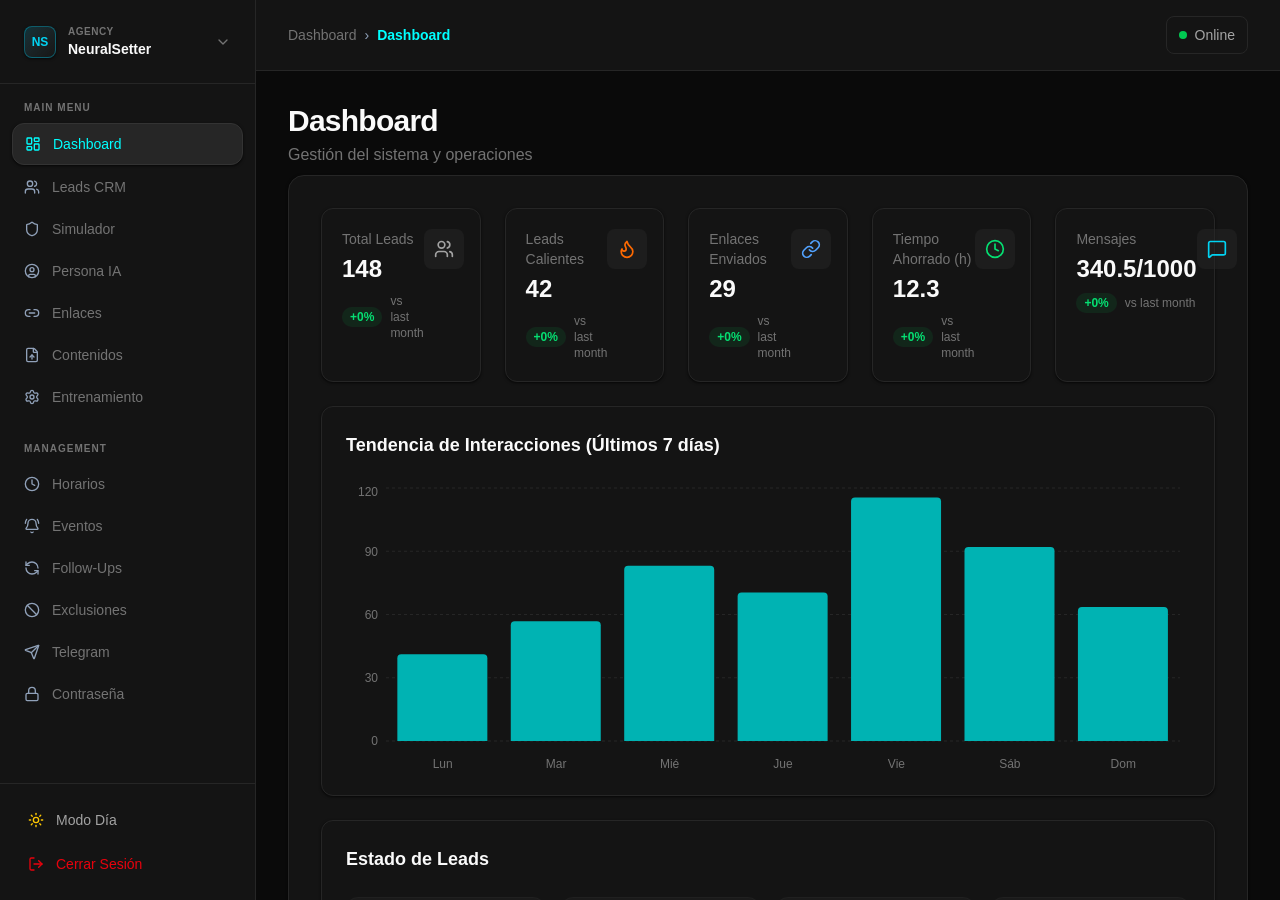
==== commit 937a72b2: "fix: resolve stale cache 404 in fullscreen view with asset fallbacks and cache-busting" ====
--- a/docs/dashboard-app/index.html
+++ b/docs/dashboard-app/index.html
@@ -4,8 +4,11 @@
     <meta charset="UTF-8" />
     <link rel="icon" type="image/jpeg" href="./logo_alone.jpeg" />
     <meta name="viewport" content="width=device-width, initial-scale=1.0" />
+    <meta http-equiv="Cache-Control" content="no-cache, no-store, must-revalidate" />
+    <meta http-equiv="Pragma" content="no-cache" />
+    <meta http-equiv="Expires" content="0" />
     <title>NeuralSetter</title>
-    <script type="module" crossorigin src="./assets/index-DMvl3gdr.js"></script>
+    <script type="module" crossorigin src="./assets/index-BogxTwRk.js"></script>
     <link rel="stylesheet" crossorigin href="./assets/index-CTovp9gm.css">
   </head>
   <body>
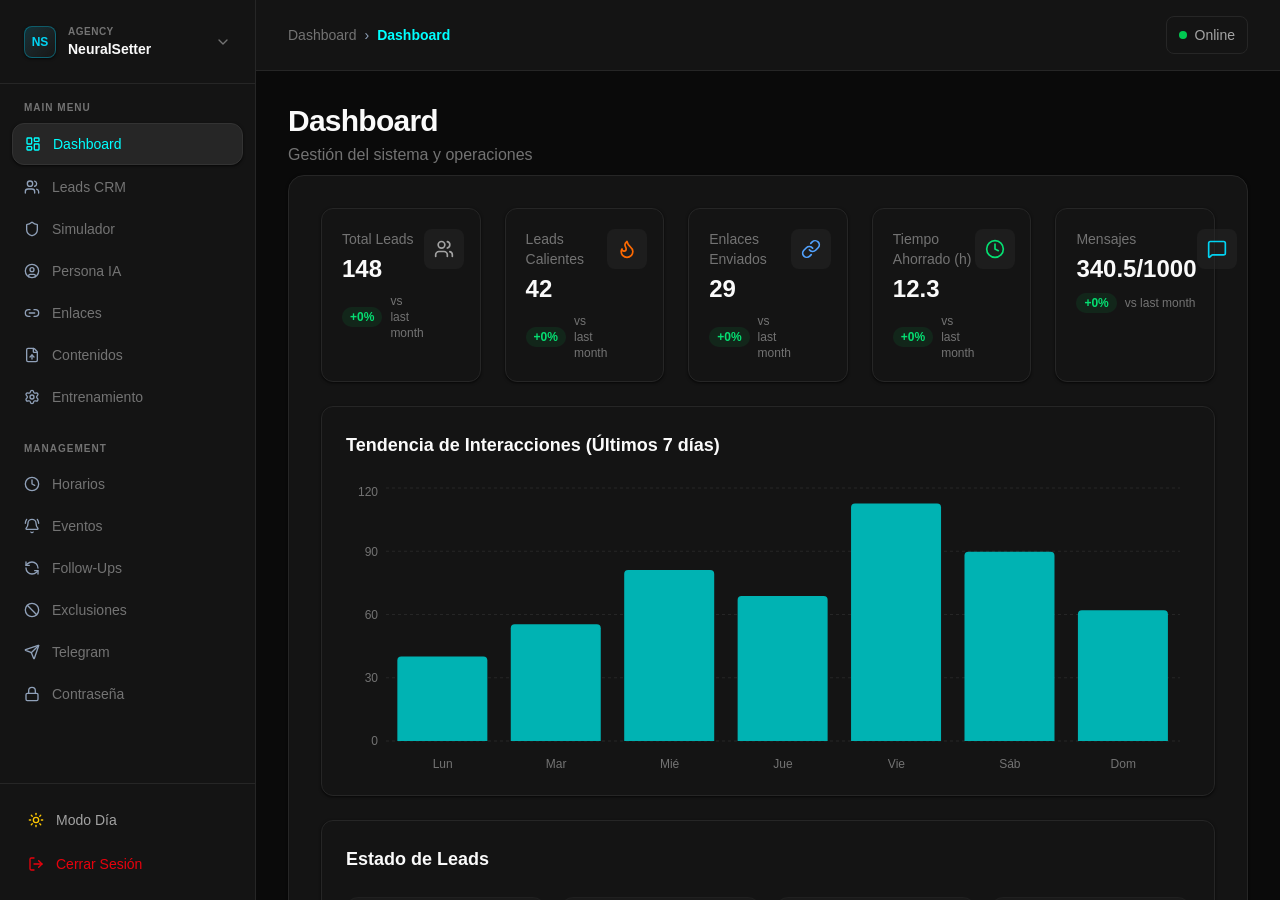
==== commit a889fefa: "fix: resolve Exclusiones and tab data schemas, sync all bundle aliases" ====
--- a/docs/dashboard-app/index.html
+++ b/docs/dashboard-app/index.html
@@ -8,7 +8,7 @@
     <meta http-equiv="Pragma" content="no-cache" />
     <meta http-equiv="Expires" content="0" />
     <title>NeuralSetter</title>
-    <script type="module" crossorigin src="./assets/index-BogxTwRk.js"></script>
+    <script type="module" crossorigin src="./assets/index-CoSvts2b.js"></script>
     <link rel="stylesheet" crossorigin href="./assets/index-CTovp9gm.css">
   </head>
   <body>
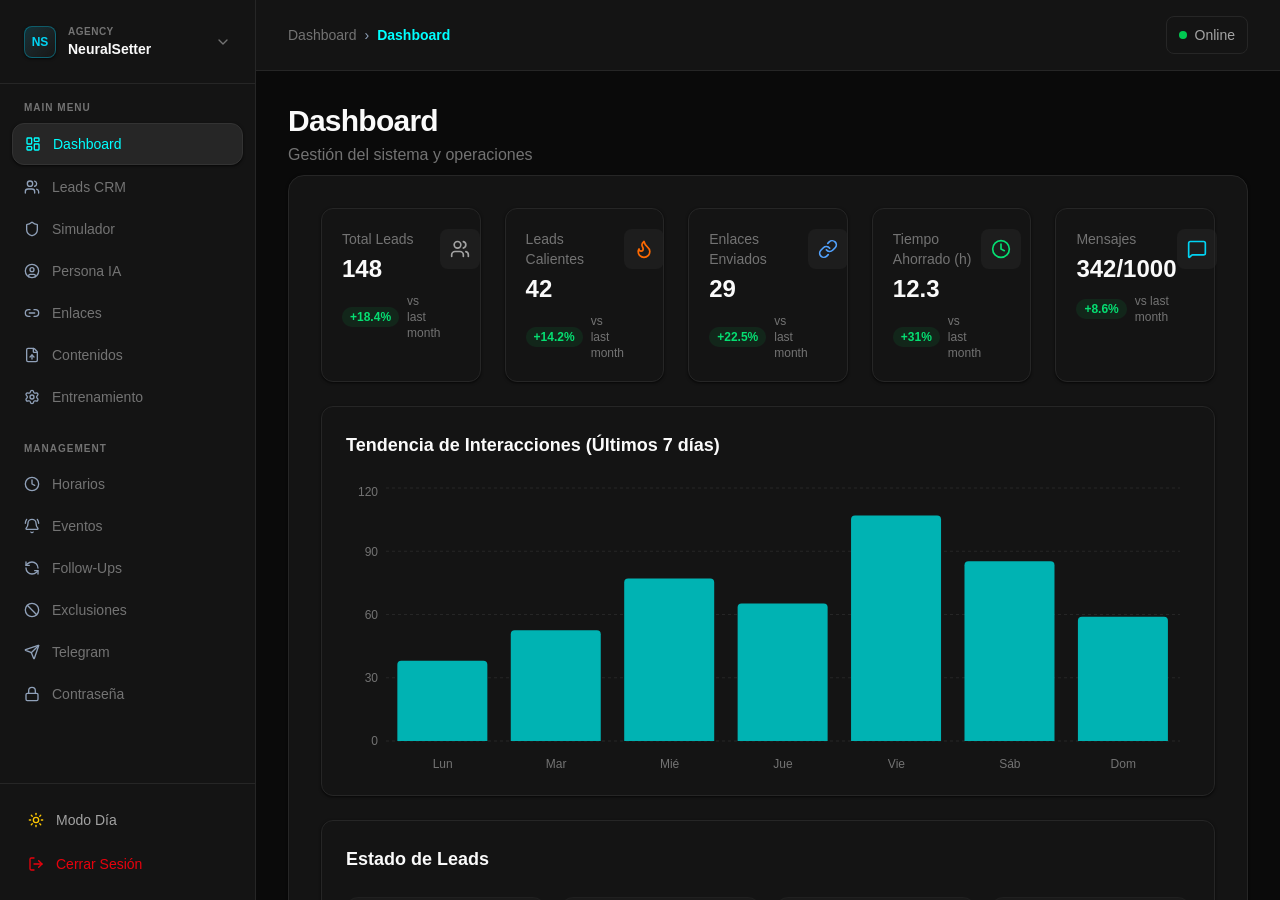
==== commit 8f05c902: "update 17/09" ====
--- a/docs/dashboard-app/index.html
+++ b/docs/dashboard-app/index.html
@@ -10,6 +10,27 @@
     <title>NeuralSetter</title>
     <script type="module" crossorigin src="./assets/index-CoSvts2b.js"></script>
     <link rel="stylesheet" crossorigin href="./assets/index-CTovp9gm.css">
+    <style>
+      html, body {
+        scrollbar-color: #334155 #0b0f19 !important;
+        scrollbar-width: thin !important;
+        background-color: #0a0a0a !important;
+      }
+      ::-webkit-scrollbar {
+        width: 8px;
+        height: 8px;
+      }
+      ::-webkit-scrollbar-track {
+        background: #0b0f19;
+      }
+      ::-webkit-scrollbar-thumb {
+        background: #334155;
+        border-radius: 4px;
+      }
+      ::-webkit-scrollbar-thumb:hover {
+        background: #475569;
+      }
+    </style>
   </head>
   <body>
     <div id="root"></div>
